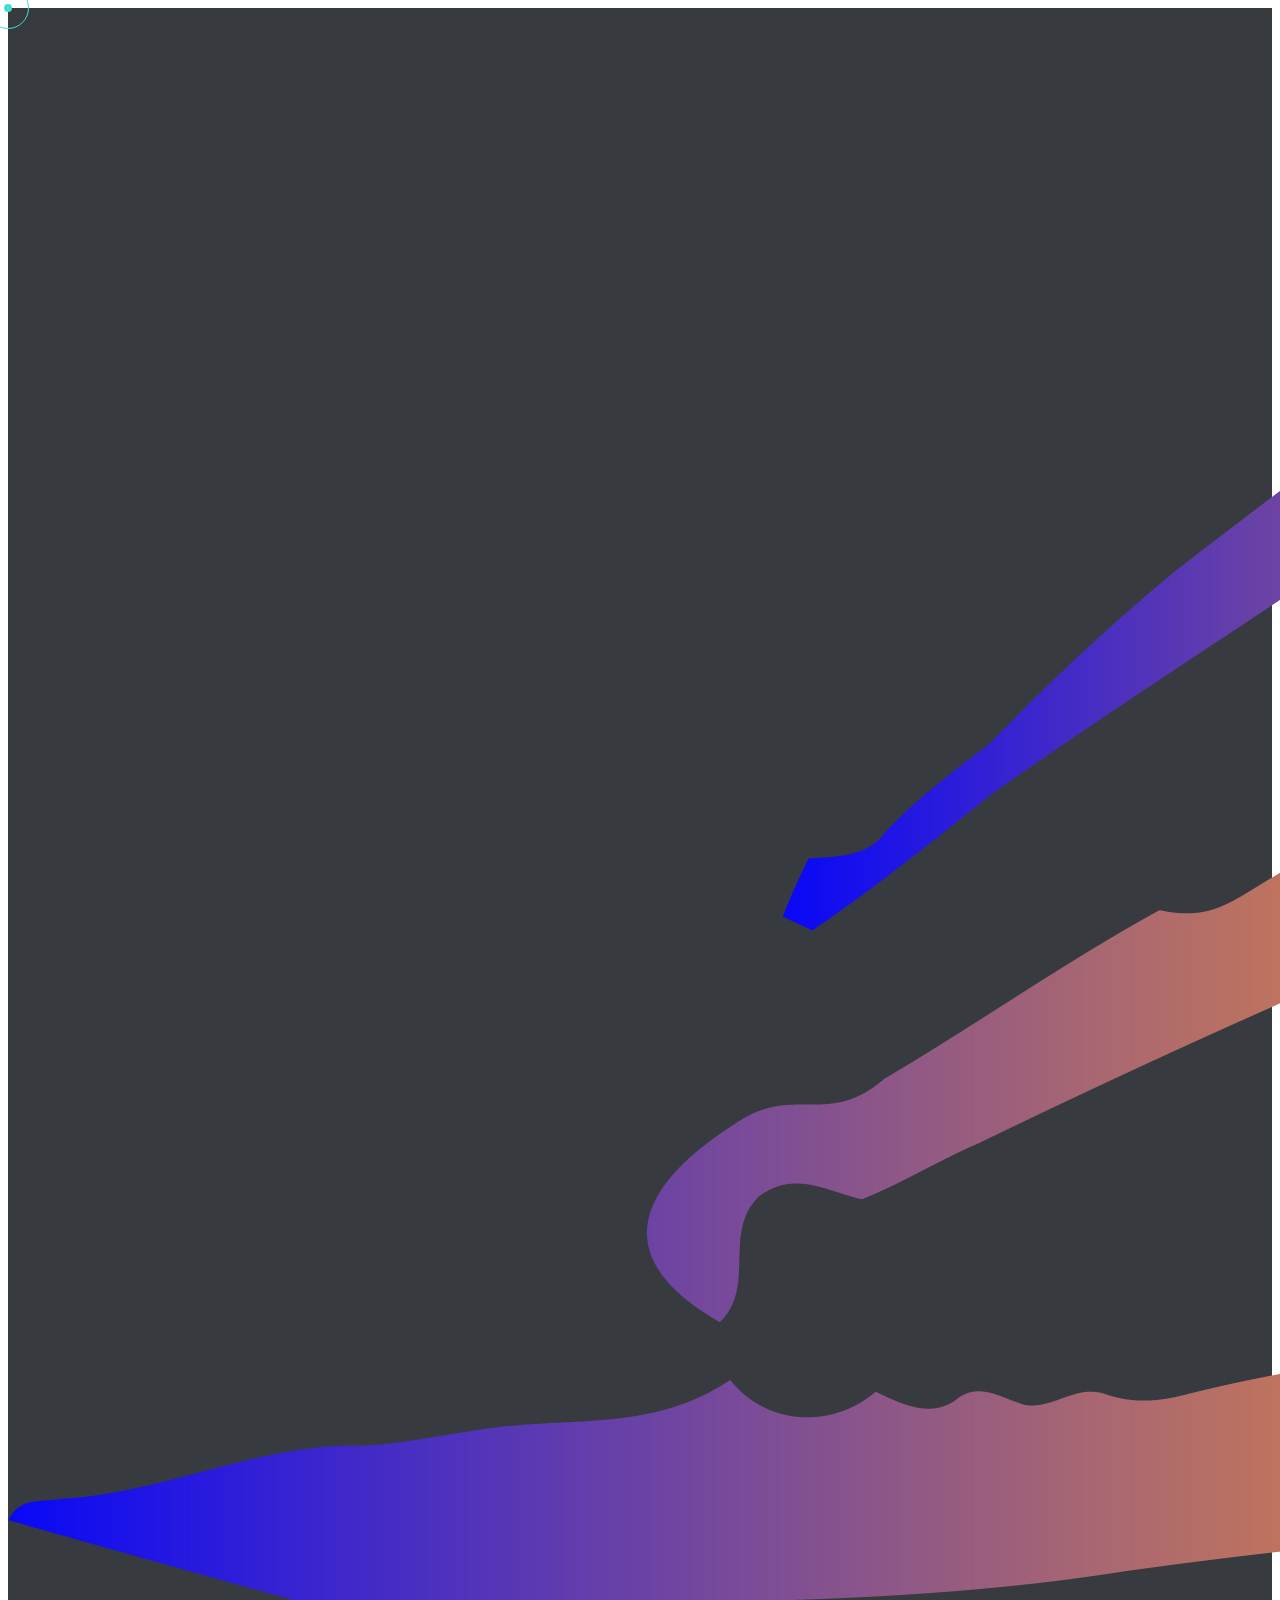
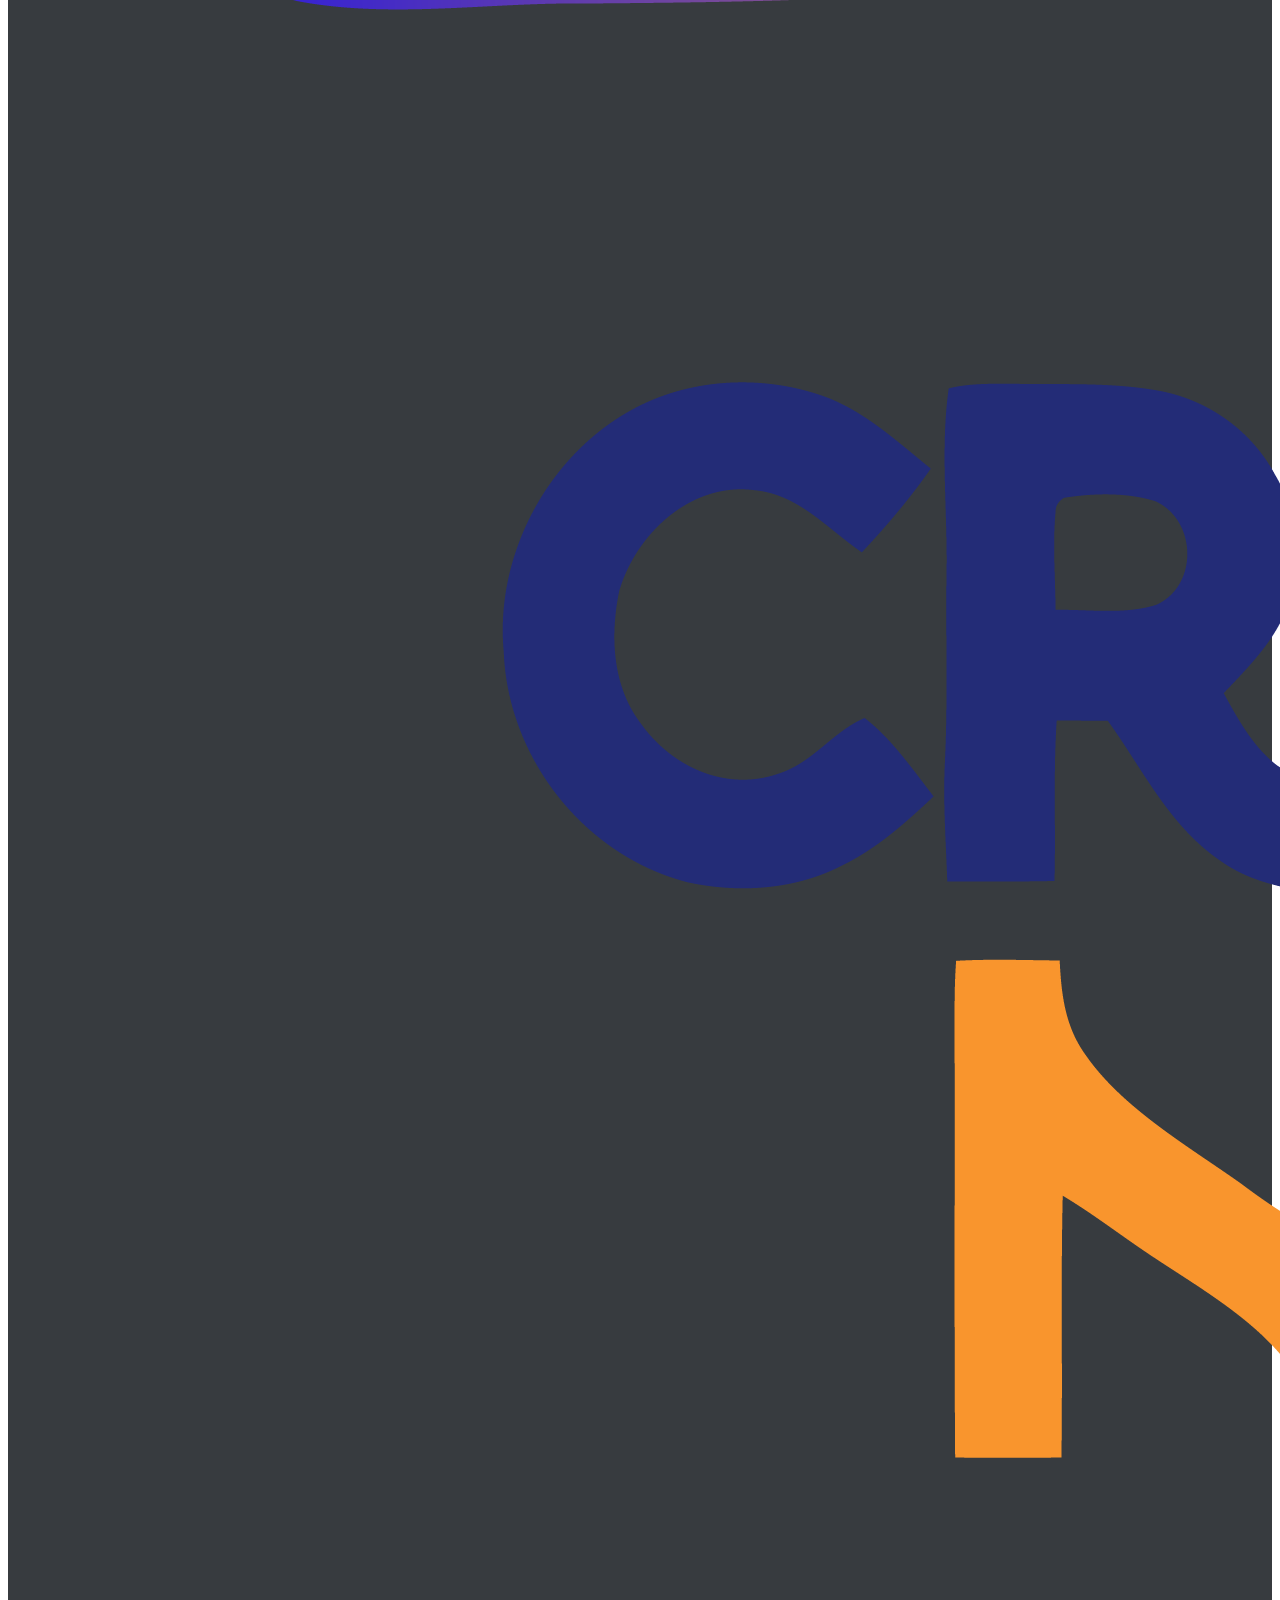
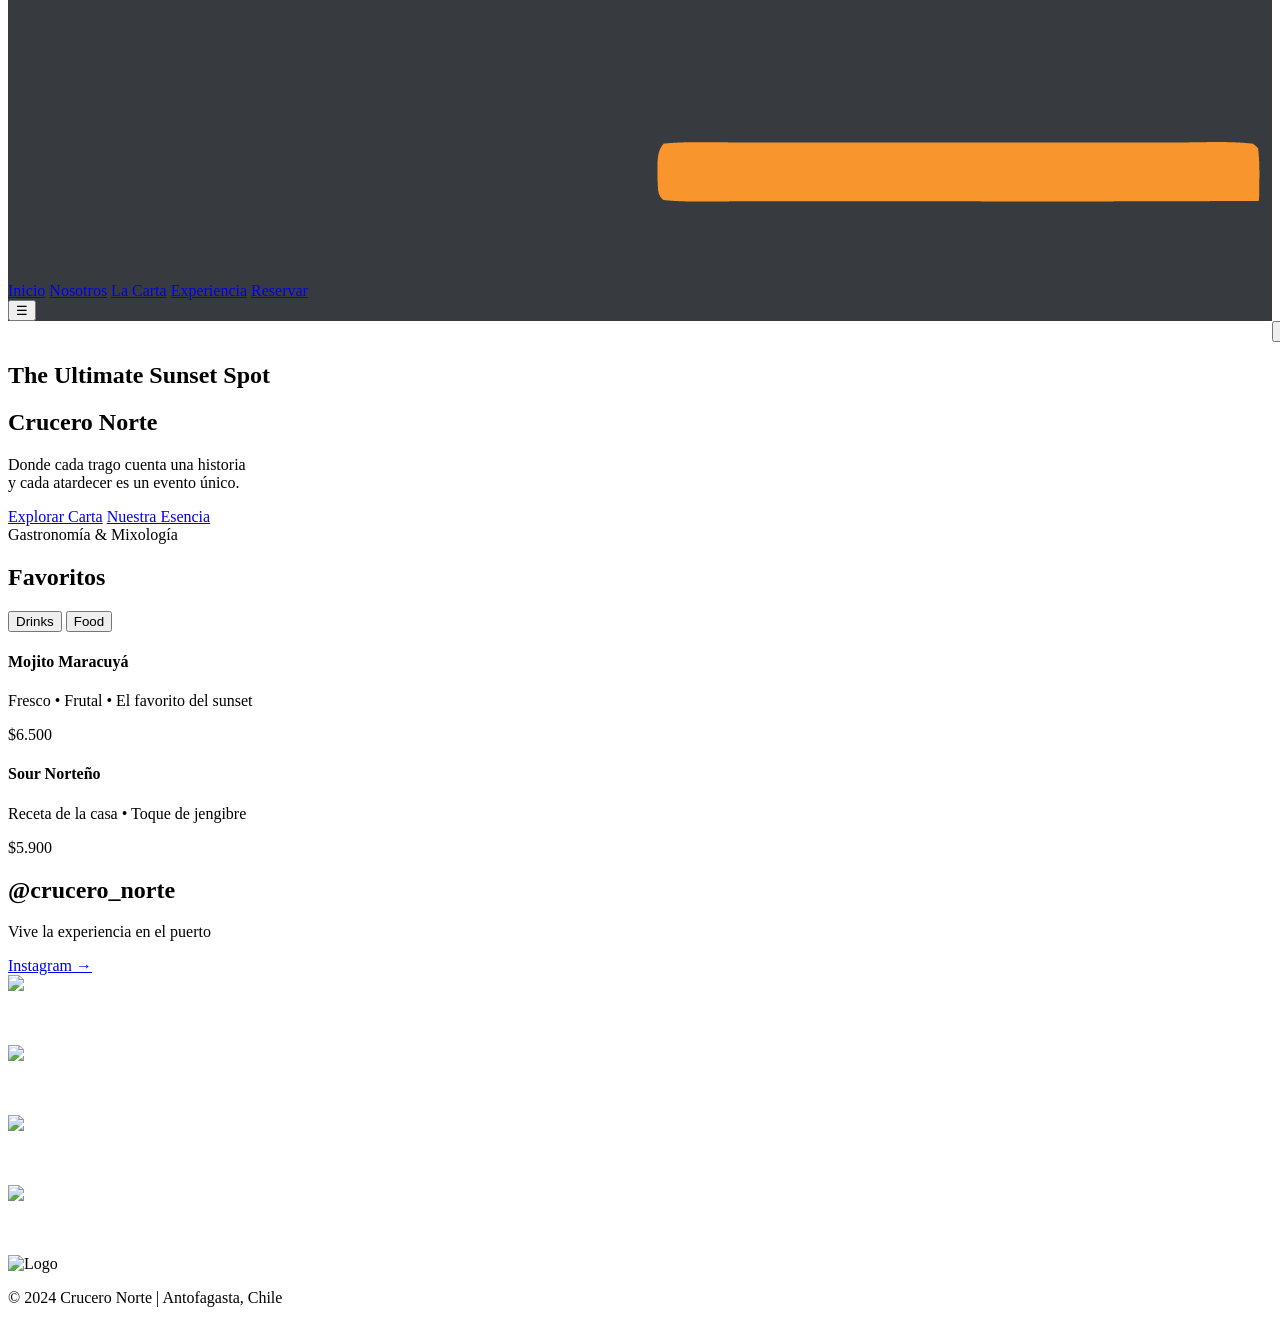
==== public/index.html @ 307e8dde "Node.js" ====
<!DOCTYPE html>
<html lang="es">
<head>
    <meta charset="UTF-8">
    <meta name="viewport" content="width=device-width, initial-scale=1.0">
    <title>Crucero Norte | Restobar Antofagasta</title>
    
    <script src="https://cdn.tailwindcss.com"></script>
    <link href="https://fonts.googleapis.com/css2?family=Montserrat:wght@300;400;700&family=Oswald:wght@400;700&display=swap" rel="stylesheet">
    <link href="https://unpkg.com/aos@2.3.1/dist/aos.css" rel="stylesheet">
    
    <script>
        tailwind.config = {
            theme: {
                extend: {
                    fontFamily: {
                        'sans': ['Montserrat', 'sans-serif'],
                        'serif': ['Oswald', 'sans-serif'],
                    },
                    colors: {
                        'turquesa': '#40E0D0',
                        'naranja': '#E9692C',
                        'marino': '#0A1A2F',
                        'oscuro': '#050A0F',
                    }
                }
            }
        }
    </script>

    <style>
        html { scroll-behavior: smooth; }
        .glass { background: rgba(5, 10, 15, 0.8); backdrop-filter: blur(15px); -webkit-backdrop-filter: blur(15px); }
        
        /* Cursor Premium */
        @media (min-width: 768px) {
            body { cursor: none; }
            a, button, .cursor-pointer { cursor: none; }
            .cursor-dot {
                width: 8px; height: 8px; background: #40E0D0;
                position: fixed; pointer-events: none; z-index: 9999;
                border-radius: 50%; transform: translate(-50%, -50%);
            }
            .cursor-outline {
                width: 40px; height: 40px; border: 1.5px solid #40E0D0;
                position: fixed; pointer-events: none; z-index: 9998;
                border-radius: 50%; transform: translate(-50%, -50%);
                transition: all 0.15s ease-out;
            }
            .cursor-active {
                transform: translate(-50%, -50%) scale(1.5);
                background: rgba(64, 224, 208, 0.1);
                border-color: rgba(64, 224, 208, 0.5);
            }
        }

        /* Animaciones */
        .text-fade { display: none; animation: fadeUpDown 4s infinite; }
        .text-fade.active { display: block; }
        @keyframes fadeUpDown {
            0% { opacity: 0; transform: translateY(10px); }
            10% { opacity: 1; transform: translateY(0); }
            90% { opacity: 1; transform: translateY(0); }
            100% { opacity: 0; transform: translateY(-10px); }
        }

        .hero-bg-animate { animation: softFloat 25s infinite ease-in-out; }
        @keyframes softFloat {
            0%, 100% { transform: scale(1); }
            50% { transform: scale(1.1); }
        }

        .menu-category { display: none; }
        .menu-category.active { display: grid; animation: fadeIn 0.6s ease-out; }
        @keyframes fadeIn { from { opacity: 0; transform: translateY(10px); } to { opacity: 1; transform: translateY(0); } }
        
        #mobile-menu { transition: transform 0.4s cubic-bezier(0.4, 0, 0.2, 1); transform: translateX(100%); }
        #mobile-menu.open { transform: translateX(0); }

        .insta-card:hover img { transform: scale(1.05); }
        .insta-overlay { background: rgba(10, 26, 47, 0.8); opacity: 0; transition: opacity 0.3s; }
        .insta-card:hover .insta-overlay { opacity: 1; }
    </style>
</head>
<body class="bg-oscuro text-white font-sans overflow-x-hidden">

    <div class="cursor-dot" id="cursor-dot"></div>
    <div class="cursor-outline" id="cursor-outline"></div>

    <nav class="fixed top-0 w-full z-50 glass border-b border-white/5">
        <div class="max-w-7xl mx-auto px-6 h-20 flex justify-between items-center">
            <div class="h-12">
                <a href="index.html"><img src="../img/logo-crucero-norte.jpg" alt="Logo" class="h-full w-auto object-contain"></a>
            </div>
            <div class="hidden md:flex items-center space-x-10 text-[10px] font-bold uppercase tracking-[0.3em]">
                <a href="#inicio" class="hover:text-turquesa transition-colors">Inicio</a>
                <a href="nosotros.html" class="hover:text-turquesa transition-colors">Nosotros</a>
                <a href="#menu" class="hover:text-turquesa transition-colors">La Carta</a>
                <a href="#experiencia" class="hover:text-turquesa transition-colors">Experiencia</a>
                <a href="https://wa.me/56967058463" target="_blank" class="bg-naranja px-7 py-3 rounded-full hover:scale-105 transition-all shadow-lg">Reservar</a>
            </div>
            <button onclick="toggleMenu()" class="md:hidden text-turquesa text-2xl">☰</button>
        </div>
    </nav>

    <div id="mobile-menu" class="fixed inset-0 z-[60] bg-marino flex flex-col items-center justify-center space-y-8 text-2xl font-serif uppercase tracking-widest text-center">
        <button onclick="toggleMenu()" class="absolute top-8 right-8 text-4xl p-4">×</button>
        <a href="#inicio" onclick="toggleMenu()">Inicio</a>
        <a href="nosotros.html" onclick="toggleMenu()">Nosotros</a>
        <a href="#menu" onclick="toggleMenu()">La Carta</a>
        <a href="#experiencia" onclick="toggleMenu()">Experiencia</a>
        <a href="https://wa.me/56967058463" class="text-naranja font-bold">Reservar</a>
    </div>

    <section id="inicio" class="relative h-screen flex items-center justify-center overflow-hidden">
        <div class="absolute inset-0">
            <div class="absolute inset-0 bg-[url('https://images.unsplash.com/photo-1574096079513-d8259312b785?q=80&w=2000')] bg-cover bg-center hero-bg-animate opacity-30"></div>
            <div class="absolute inset-0 bg-gradient-to-b from-marino/40 to-oscuro"></div>
        </div>
        
        <div class="relative z-10 text-center px-6 max-w-4xl">
            <div id="rotator" class="h-4 mb-4 overflow-hidden">
                <h2 class="text-fade active text-naranja font-bold tracking-[0.5em] uppercase text-[9px]">The Ultimate Sunset Spot</h2>
                <h2 class="text-fade text-turquesa font-bold tracking-[0.5em] uppercase text-[9px]">Coctelería de Autor</h2>
                <h2 class="text-fade text-white font-bold tracking-[0.5em] uppercase text-[9px]">Momentos Inolvidables</h2>
            </div>
            
            <h1 class="text-5xl md:text-8xl font-serif font-bold uppercase tracking-[0.2em] mb-8 leading-tight" data-aos="fade-up" data-aos-duration="2000">
                Crucero <span class="text-turquesa">Norte</span>
            </h1>
            
            <div class="w-10 h-[1px] bg-white/30 mx-auto mb-8"></div>
            
            <p class="text-white/50 text-xs md:text-sm tracking-[0.3em] uppercase leading-relaxed mb-12 max-w-lg mx-auto" data-aos="fade-up" data-aos-delay="500">
                Donde cada trago cuenta una historia <br class="hidden md:block"> y cada atardecer es un evento único.
            </p>
            
            <div class="flex flex-col md:flex-row gap-6 justify-center items-center" data-aos="fade-up" data-aos-delay="800">
                <a href="#menu" class="bg-white text-marino px-12 py-4 rounded-full font-bold hover:bg-turquesa transition-all uppercase tracking-widest text-[10px]">Explorar Carta</a>
                <a href="nosotros.html" class="text-white/40 hover:text-white transition-all uppercase tracking-widest text-[10px] border-b border-white/10 pb-1">Nuestra Esencia</a>
            </div>
        </div>
    </section>

    <section id="menu" class="py-32 max-w-6xl mx-auto px-6">
        <div class="text-center mb-20" data-aos="fade-up">
            <span class="text-turquesa font-bold tracking-[0.4em] uppercase text-[10px]">Gastronomía & Mixología</span>
            <h2 class="text-4xl md:text-6xl font-serif font-bold uppercase mt-4 tracking-widest">Favoritos</h2>
            <div class="flex justify-center space-x-8 mt-10 border-b border-white/5 pb-4">
                <button onclick="showCategory('drinks')" class="tab-btn active text-[10px] uppercase font-bold tracking-widest text-turquesa">Drinks</button>
                <button onclick="showCategory('food')" class="tab-btn text-white/40 text-[10px] uppercase font-bold tracking-widest">Food</button>
            </div>
        </div>

        <div id="drinks" class="menu-category active grid md:grid-cols-2 gap-x-16 gap-y-12">
            <div class="flex justify-between items-end border-b border-white/5 pb-4 group cursor-pointer">
                <div>
                    <h4 class="font-bold uppercase tracking-wider group-hover:text-turquesa transition-colors">Mojito Maracuyá</h4>
                    <p class="text-white/40 text-[9px] uppercase mt-1 tracking-widest">Fresco • Frutal • El favorito del sunset</p>
                </div>
                <span class="font-serif text-naranja font-bold text-lg">$6.500</span>
            </div>
            <div class="flex justify-between items-end border-b border-white/5 pb-4 group cursor-pointer">
                <div>
                    <h4 class="font-bold uppercase tracking-wider group-hover:text-turquesa transition-colors">Sour Norteño</h4>
                    <p class="text-white/40 text-[9px] uppercase mt-1 tracking-widest">Receta de la casa • Toque de jengibre</p>
                </div>
                <span class="font-serif text-naranja font-bold text-lg">$5.900</span>
            </div>
        </div>

        <div id="food" class="menu-category grid md:grid-cols-2 gap-x-16 gap-y-12">
            <div class="flex justify-between items-end border-b border-white/5 pb-4 group cursor-pointer">
                <div>
                    <h4 class="font-bold uppercase tracking-wider group-hover:text-naranja transition-colors">Tabla Crucero</h4>
                    <p class="text-white/40 text-[9px] uppercase mt-1 tracking-widest">Camarones • Calamares • Salsa especial</p>
                </div>
                <span class="font-serif text-turquesa font-bold text-lg">$18.900</span>
            </div>
        </div>
    </section>

    <section id="experiencia" class="py-32 bg-marino/10 border-y border-white/5">
        <div class="max-w-7xl mx-auto px-6">
            <div class="flex flex-col md:flex-row justify-between items-end mb-16 gap-6 text-center md:text-left">
                <div>
                    <h2 class="text-4xl font-serif font-bold uppercase tracking-widest">@crucero_norte</h2>
                    <p class="text-turquesa text-[10px] font-bold uppercase tracking-[0.4em] mt-3">Vive la experiencia en el puerto</p>
                </div>
                <a href="https://www.instagram.com/crucero_norte/" target="_blank" class="text-white/40 hover:text-white text-[10px] font-bold uppercase tracking-[0.2em] transition-all pb-1 border-b border-white/10">Instagram →</a>
            </div>
            
            <div class="grid grid-cols-2 md:grid-cols-4 gap-4">
                <div class="insta-card relative h-72 rounded-2xl overflow-hidden shadow-2xl" data-aos="fade-up">
                    <img src="https://images.unsplash.com/photo-1470337458703-46ad1756a187?q=80&w=800" class="w-full h-full object-cover transition-transform duration-700">
                    <div class="insta-overlay absolute inset-0 flex items-center justify-center text-center p-4">
                        <p class="text-[9px] font-bold tracking-[0.3em] uppercase">Night Vibes</p>
                    </div>
                </div>
                <div class="insta-card relative h-72 rounded-2xl overflow-hidden shadow-2xl md:translate-y-8" data-aos="fade-up" data-aos-delay="100">
                    <img src="https://images.unsplash.com/photo-1514362545857-3bc16c4c7d1b?q=80&w=800" class="w-full h-full object-cover transition-transform duration-700">
                    <div class="insta-overlay absolute inset-0 flex items-center justify-center text-center p-4">
                        <p class="text-[9px] font-bold tracking-[0.3em] uppercase">Sunset Vibes</p>
                    </div>
                </div>
                <div class="insta-card relative h-72 rounded-2xl overflow-hidden shadow-2xl" data-aos="fade-up" data-aos-delay="200">
                    <img src="https://images.unsplash.com/photo-1528605248644-14dd04022da1?q=80&w=800" class="w-full h-full object-cover transition-transform duration-700">
                    <div class="insta-overlay absolute inset-0 flex items-center justify-center text-center p-4">
                        <p class="text-[9px] font-bold tracking-[0.3em] uppercase">Coastal Mood</p>
                    </div>
                </div>
                <div class="insta-card relative h-72 rounded-2xl overflow-hidden shadow-2xl md:translate-y-8" data-aos="fade-up" data-aos-delay="300">
                    <img src="https://images.unsplash.com/photo-1461151304268-1c5a3b3ba0f1?q=80&w=800" class="w-full h-full object-cover transition-transform duration-700">
                    <div class="insta-overlay absolute inset-0 flex items-center justify-center text-center p-4">
                        <p class="text-[9px] font-bold tracking-[0.3em] uppercase">Evening Cheers</p>
                    </div>
                </div>
            </div>
        </div>
    </section>

    <footer class="py-16 text-center border-t border-white/5 bg-oscuro">
        <div class="flex flex-col items-center gap-6">
            <img src="img/logo-crucero-norte.jpg" alt="Logo" class="h-16 opacity-50 grayscale hover:grayscale-0 transition-all">
            <p class="text-[10px] uppercase tracking-[0.5em] text-white/20">© 2024 Crucero Norte | Antofagasta, Chile</p>
        </div>
    </footer>

    <script src="https://unpkg.com/aos@2.3.1/dist/aos.js"></script>
    <script>
        AOS.init({ 
            duration: 1200,
            once: true,
            easing: 'ease-out-quart'
        });

        const dot = document.getElementById("cursor-dot");
        const outline = document.getElementById("cursor-outline");
        window.addEventListener("mousemove", (e) => {
            const posX = e.clientX;
            const posY = e.clientY;
            dot.style.left = `${posX}px`;
            dot.style.top = `${posY}px`;
            outline.animate({ left: `${posX}px`, top: `${posY}px` }, { duration: 500, fill: "forwards" });
        });
    </script>
</body>
</html>
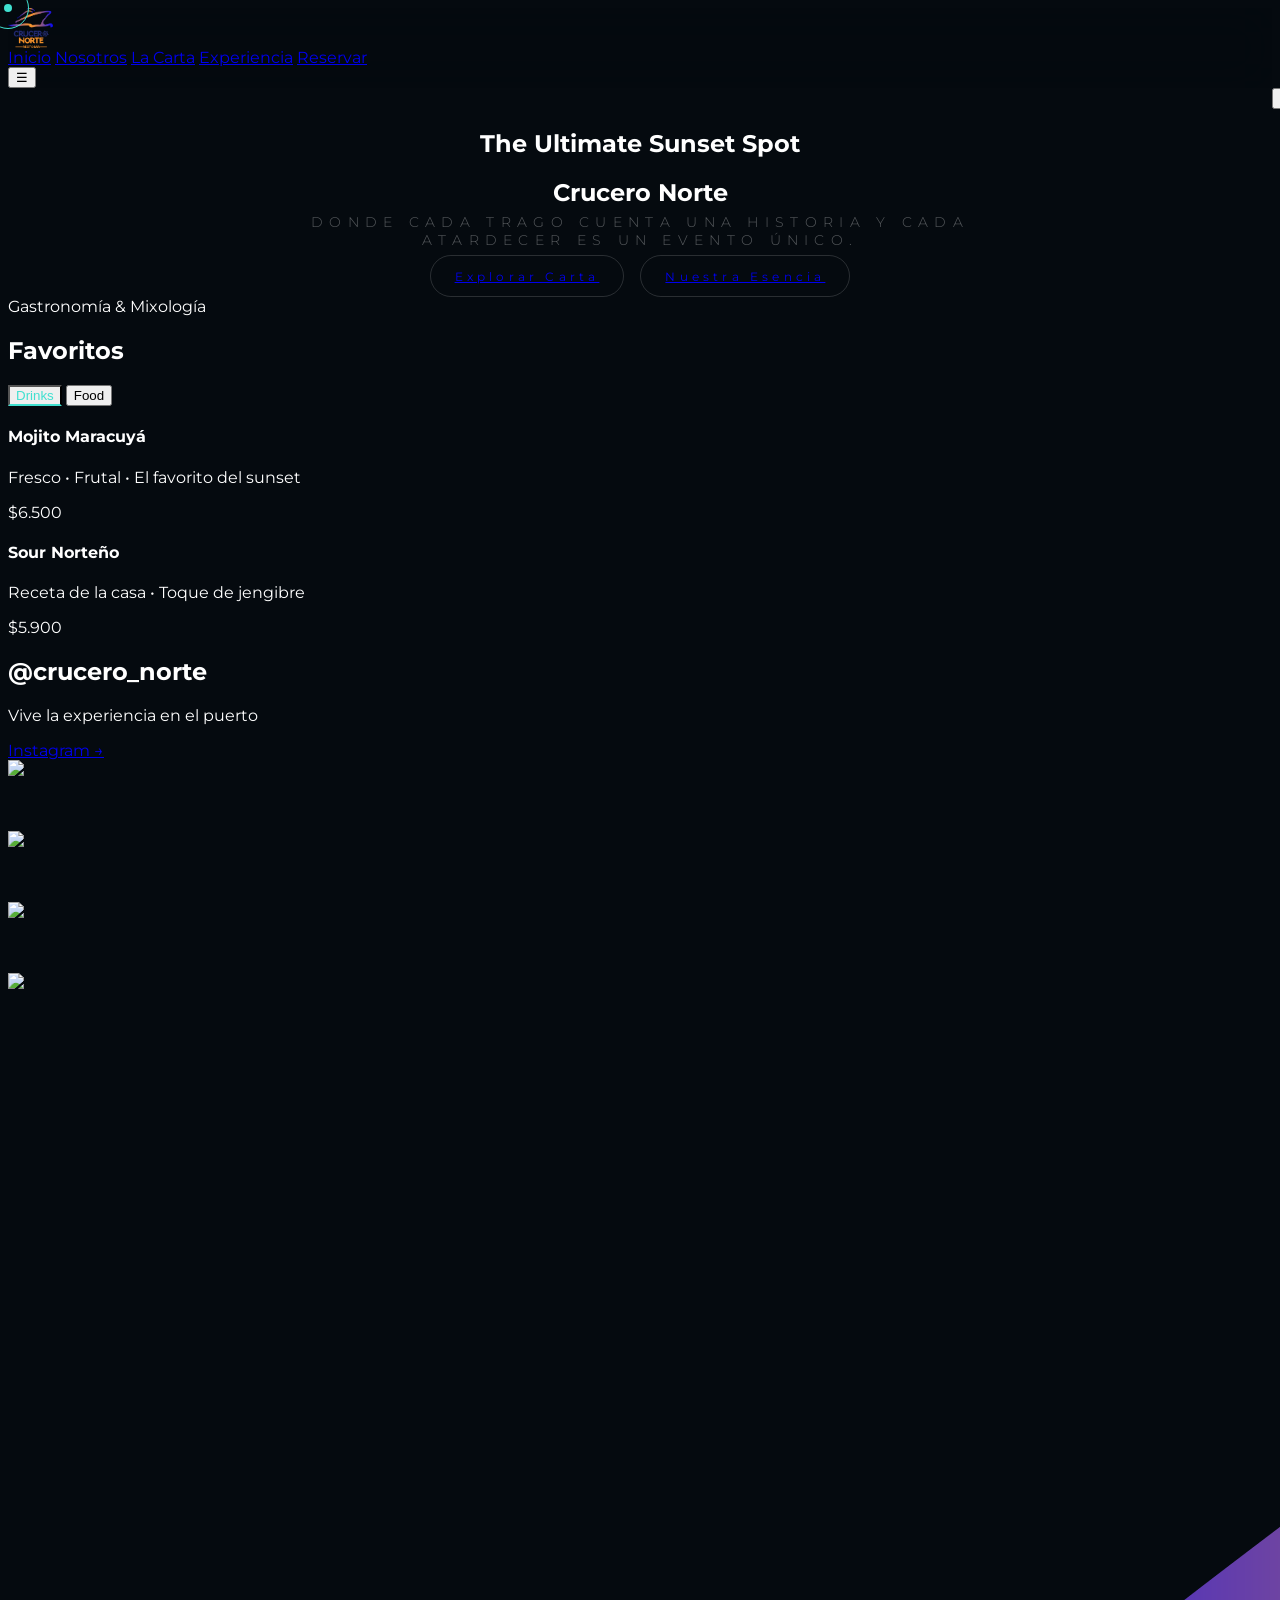
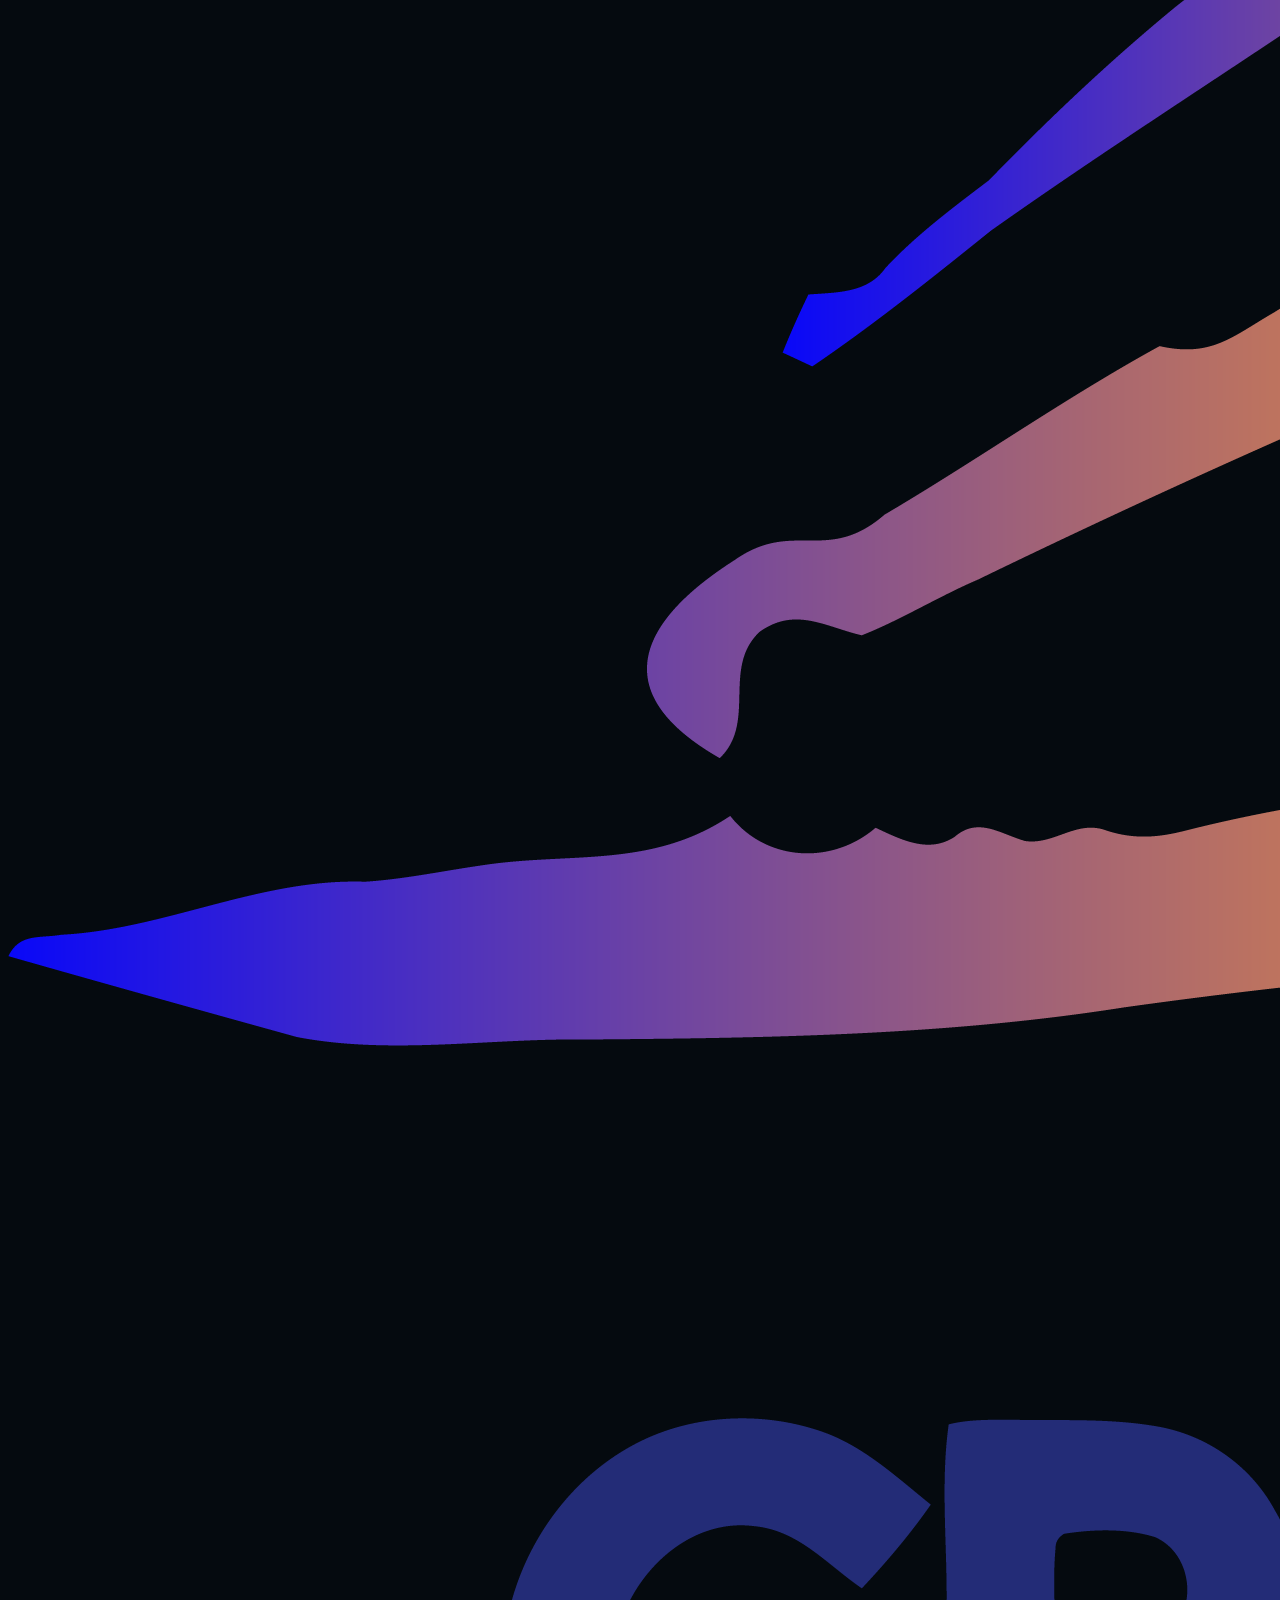
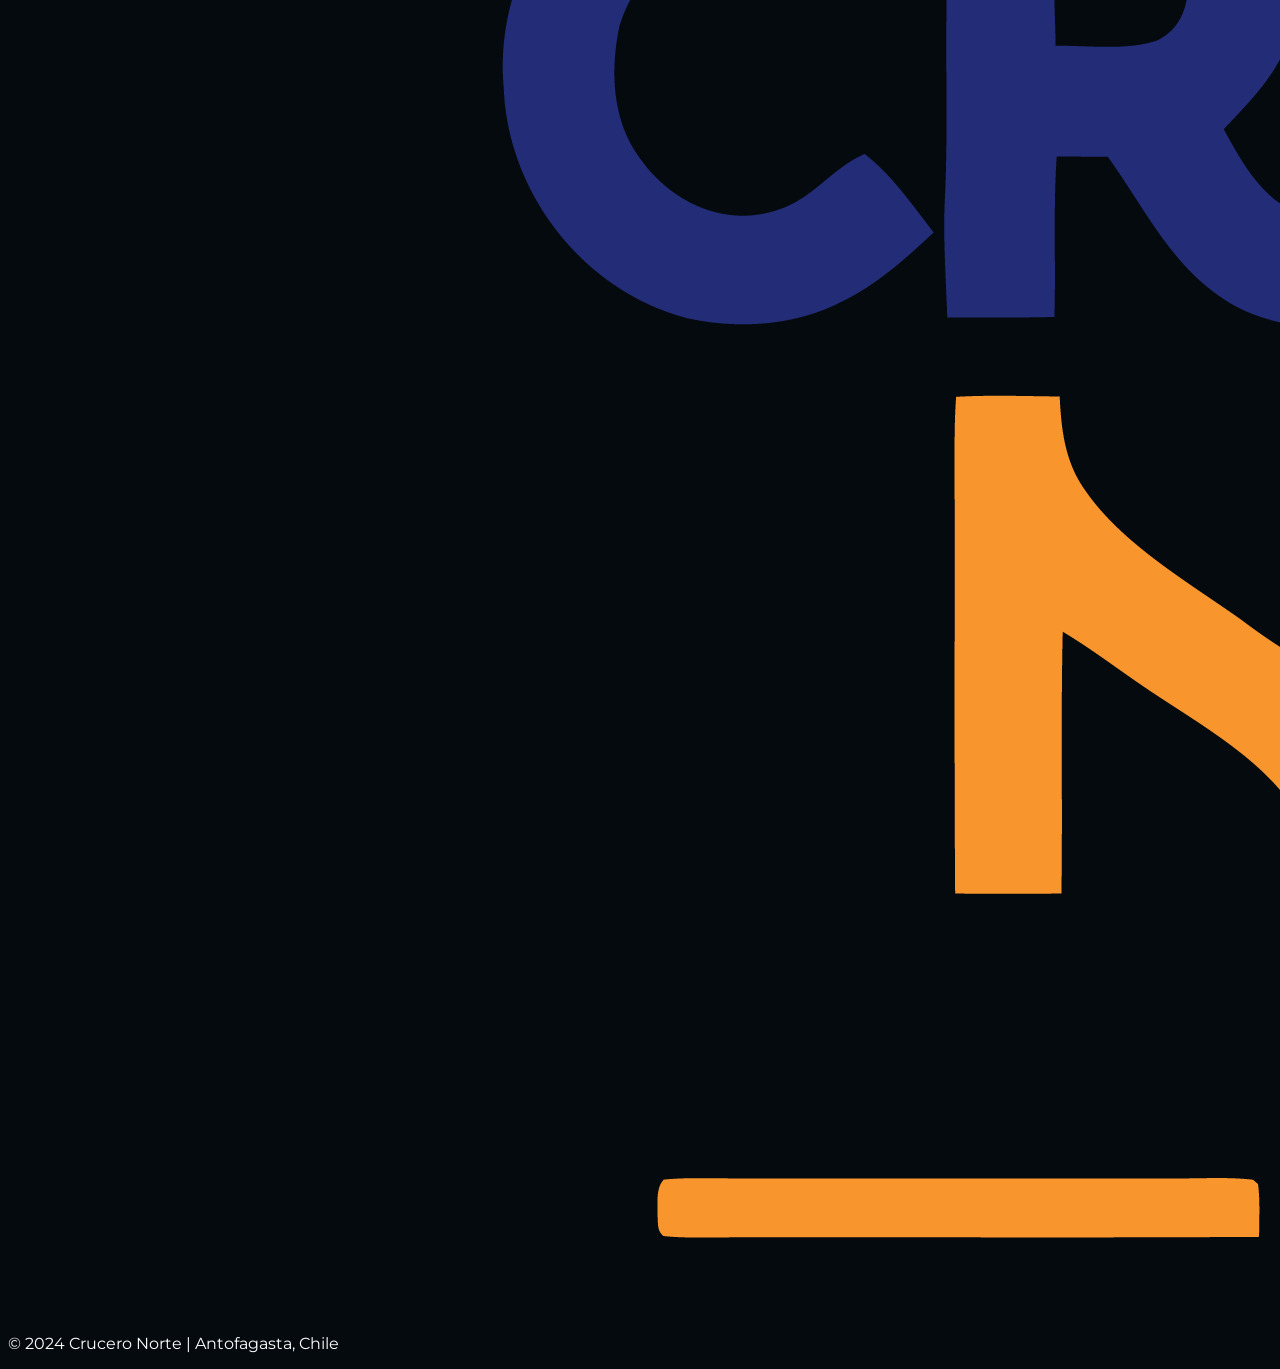
==== commit 1d06a158: "pruebas de diseño Co-authored-by: Copilot <copilot@github.com>" ====
--- a/public/index.html
+++ b/public/index.html
@@ -8,6 +8,7 @@
     <script src="https://cdn.tailwindcss.com"></script>
     <link href="https://fonts.googleapis.com/css2?family=Montserrat:wght@300;400;700&family=Oswald:wght@400;700&display=swap" rel="stylesheet">
     <link href="https://unpkg.com/aos@2.3.1/dist/aos.css" rel="stylesheet">
+    <link rel="stylesheet" href="styles.css">
     
     <script>
         tailwind.config = {
@@ -30,7 +31,13 @@
 
     <style>
         html { scroll-behavior: smooth; }
-        .glass { background: rgba(5, 10, 15, 0.8); backdrop-filter: blur(15px); -webkit-backdrop-filter: blur(15px); }
+        .glass { background: rgba(5, 10, 15, 0.55); backdrop-filter: blur(22px); -webkit-backdrop-filter: blur(22px); }
+        .brand-logo img { max-height: 40px; width: auto; display: block; }
+        .hero-center { position: relative; z-index: 10; display: flex; flex-direction: column; align-items: center; justify-content: center; height: 100%; text-align: center; padding: 0 1.5rem; }
+        .hero-actions { margin-top: 3rem; display: flex; flex-wrap: wrap; justify-content: center; gap: 1rem; }
+        .hero-actions a { font-size: 0.75rem; letter-spacing: 0.35em; padding: 0.8rem 1.5rem; border-radius: 9999px; border: 1px solid rgba(255,255,255,0.15); }
+        .hero-note { position: absolute; bottom: 3rem; left: 50%; transform: translateX(-50%); max-width: 42rem; width: calc(100% - 3rem); font-size: 0.875rem; letter-spacing: 0.45em; color: rgba(255,255,255,0.32); font-weight: 300; text-transform: uppercase; }
+        .hero-overlay { inset: 0; position: absolute; background: linear-gradient(180deg, rgba(10, 26, 47, 0.18) 0%, rgba(5, 10, 15, 0.65) 100%); }
         
         /* Cursor Premium */
         @media (min-width: 768px) {
@@ -88,16 +95,16 @@
     <div class="cursor-outline" id="cursor-outline"></div>
 
     <nav class="fixed top-0 w-full z-50 glass border-b border-white/5">
-        <div class="max-w-7xl mx-auto px-6 h-20 flex justify-between items-center">
-            <div class="h-12">
-                <a href="index.html"><img src="../img/logo-crucero-norte.jpg" alt="Logo" class="h-full w-auto object-contain"></a>
-            </div>
-            <div class="hidden md:flex items-center space-x-10 text-[10px] font-bold uppercase tracking-[0.3em]">
-                <a href="#inicio" class="hover:text-turquesa transition-colors">Inicio</a>
-                <a href="nosotros.html" class="hover:text-turquesa transition-colors">Nosotros</a>
-                <a href="#menu" class="hover:text-turquesa transition-colors">La Carta</a>
-                <a href="#experiencia" class="hover:text-turquesa transition-colors">Experiencia</a>
-                <a href="https://wa.me/56967058463" target="_blank" class="bg-naranja px-7 py-3 rounded-full hover:scale-105 transition-all shadow-lg">Reservar</a>
+        <div class="max-w-7xl mx-auto px-6 py-4 flex justify-between items-start">
+            <div class="brand-logo">
+                <a href="index.html"><img src="img/logo-crucero-norte.jpg" alt="Logo"></a>
+            </div>
+            <div class="hidden md:flex items-center space-x-10 text-[10px] font-medium uppercase tracking-[0.5em]">
+                <a href="#inicio" class="text-white/70 hover:text-white transition-colors">Inicio</a>
+                <a href="nosotros.html" class="text-white/70 hover:text-white transition-colors">Nosotros</a>
+                <a href="#menu" class="text-white/70 hover:text-white transition-colors">La Carta</a>
+                <a href="#experiencia" class="text-white/70 hover:text-white transition-colors">Experiencia</a>
+                <a href="https://wa.me/56967058463" target="_blank" class="text-white/70 hover:text-white transition-all">Reservar</a>
             </div>
             <button onclick="toggleMenu()" class="md:hidden text-turquesa text-2xl">☰</button>
         </div>
@@ -112,33 +119,32 @@
         <a href="https://wa.me/56967058463" class="text-naranja font-bold">Reservar</a>
     </div>
 
-    <section id="inicio" class="relative h-screen flex items-center justify-center overflow-hidden">
+    <section id="inicio" class="relative min-h-screen flex items-center justify-center overflow-hidden">
         <div class="absolute inset-0">
-            <div class="absolute inset-0 bg-[url('https://images.unsplash.com/photo-1574096079513-d8259312b785?q=80&w=2000')] bg-cover bg-center hero-bg-animate opacity-30"></div>
-            <div class="absolute inset-0 bg-gradient-to-b from-marino/40 to-oscuro"></div>
+            <div class="absolute inset-0 hero-bg-animate opacity-30" style="background-image: url('img/hero-bg.png'); background-attachment: fixed !important; background-size: cover !important; background-position: center !important; background-repeat: no-repeat !important;"></div>
+            <div class="absolute inset-0" style="background: linear-gradient(180deg, rgba(0,0,0,0.85) 0%, rgba(0,0,0,0.2) 40%, rgba(0,0,0,0.2) 60%, rgba(0,0,0,0.85) 100%);"></div>
         </div>
         
-        <div class="relative z-10 text-center px-6 max-w-4xl">
-            <div id="rotator" class="h-4 mb-4 overflow-hidden">
-                <h2 class="text-fade active text-naranja font-bold tracking-[0.5em] uppercase text-[9px]">The Ultimate Sunset Spot</h2>
-                <h2 class="text-fade text-turquesa font-bold tracking-[0.5em] uppercase text-[9px]">Coctelería de Autor</h2>
-                <h2 class="text-fade text-white font-bold tracking-[0.5em] uppercase text-[9px]">Momentos Inolvidables</h2>
-            </div>
-            
-            <h1 class="text-5xl md:text-8xl font-serif font-bold uppercase tracking-[0.2em] mb-8 leading-tight" data-aos="fade-up" data-aos-duration="2000">
-                Crucero <span class="text-turquesa">Norte</span>
-            </h1>
-            
-            <div class="w-10 h-[1px] bg-white/30 mx-auto mb-8"></div>
-            
-            <p class="text-white/50 text-xs md:text-sm tracking-[0.3em] uppercase leading-relaxed mb-12 max-w-lg mx-auto" data-aos="fade-up" data-aos-delay="500">
-                Donde cada trago cuenta una historia <br class="hidden md:block"> y cada atardecer es un evento único.
-            </p>
-            
-            <div class="flex flex-col md:flex-row gap-6 justify-center items-center" data-aos="fade-up" data-aos-delay="800">
-                <a href="#menu" class="bg-white text-marino px-12 py-4 rounded-full font-bold hover:bg-turquesa transition-all uppercase tracking-widest text-[10px]">Explorar Carta</a>
-                <a href="nosotros.html" class="text-white/40 hover:text-white transition-all uppercase tracking-widest text-[10px] border-b border-white/10 pb-1">Nuestra Esencia</a>
-            </div>
+        <div class="hero-center">
+            <div class="max-w-4xl flex flex-col items-center justify-center h-full text-center">
+                <div id="rotator" class="h-4 mb-4 overflow-hidden">
+                    <h2 class="text-fade active text-white/40 tracking-[0.5em] uppercase text-[9px]">The Ultimate Sunset Spot</h2>
+                    <h2 class="text-fade text-white/40 tracking-[0.5em] uppercase text-[9px]">Coctelería de Autor</h2>
+                    <h2 class="text-fade text-white/40 tracking-[0.5em] uppercase text-[9px]">Momentos Inolvidables</h2>
+                </div>
+
+                <h1 class="text-5xl md:text-8xl font-sans font-bold uppercase tracking-[0.5em] mb-8 leading-tight text-white/20" data-aos="fade-up" data-aos-duration="2000">
+                    Crucero Norte
+                </h1>
+
+                <div class="w-10 h-[1px] bg-white/30 mx-auto mb-8"></div>
+
+                <div class="hero-actions mt-12 flex flex-col md:flex-row items-center justify-center gap-4">
+                    <a href="#menu" class="text-white/50 border border-white/20 bg-transparent hover:text-white hover:border-white/40">Explorar Carta</a>
+                    <a href="nosotros.html" class="text-white/50 border border-white/20 bg-transparent hover:text-white hover:border-white/40">Nuestra Esencia</a>
+                </div>
+            </div>
+            <div class="hero-note">Donde cada trago cuenta una historia y cada atardecer es un evento único.</div>
         </div>
     </section>
 
--- a/public/styles.css
+++ b/public/styles.css
@@ -0,0 +1,116 @@
+/* 1. CONFIGURACIÓN GLOBAL */
+html {
+    scroll-behavior: smooth;
+}
+
+body {
+    background-color: #050A0F; /* bg-oscuro */
+    color: white;
+    font-family: 'Montserrat', sans-serif;
+    overflow-x: hidden;
+}
+
+/* 2. CURSOR PERSONALIZADO (Solo para Desktop) */
+@media (min-width: 768px) {
+    body { cursor: none; }
+    a, button { cursor: none; }
+
+    .cursor-dot {
+        width: 8px;
+        height: 8px;
+        background: #40E0D0; /* turquesa */
+        position: fixed;
+        pointer-events: none;
+        z-index: 9999;
+        border-radius: 50%;
+        transform: translate(-50%, -50%);
+    }
+
+    .cursor-outline {
+        width: 40px;
+        height: 40px;
+        border: 1.5px solid #40E0D0;
+        position: fixed;
+        pointer-events: none;
+        z-index: 9998;
+        border-radius: 50%;
+        transform: translate(-50%, -50%);
+        transition: all 0.15s ease-out;
+    }
+
+    .cursor-active {
+        transform: translate(-50%, -50%) scale(1.5);
+        background: rgba(64, 224, 208, 0.2);
+        border-color: transparent;
+    }
+}
+
+/* Ocultar en móviles */
+@media (max-width: 767px) {
+    .cursor-dot, .cursor-outline { display: none; }
+}
+
+/* 3. COMPONENTES Y EFECTOS */
+.glass {
+    background: rgba(5, 10, 15, 0.8);
+    backdrop-filter: blur(15px);
+    -webkit-backdrop-filter: blur(15px);
+}
+
+/* Animación del texto rotativo en el Hero */
+.text-fade {
+    display: none;
+    animation: fadeUpDown 4s infinite;
+}
+
+.text-fade.active {
+    display: block;
+}
+
+@keyframes fadeUpDown {
+    0% { opacity: 0; transform: translateY(15px); }
+    10% { opacity: 1; transform: translateY(0); }
+    90% { opacity: 1; transform: translateY(0); }
+    100% { opacity: 0; transform: translateY(-15px); }
+}
+
+/* 4. LÓGICA DE LA CARTA (Tabs) */
+.tab-btn.active {
+    color: #40E0D0;
+    border-bottom: 2px solid #40E0D0;
+}
+
+.menu-category {
+    display: none;
+}
+
+.menu-category.active {
+    display: grid;
+    animation: slideUp 0.6s ease-out;
+}
+
+@keyframes slideUp { 
+    from { opacity: 0; transform: translateY(20px); } 
+    to { opacity: 1; transform: translateY(0); } 
+}
+
+/* 5. ANIMACIONES DE FONDO */
+@keyframes softFloat {
+    0% { transform: scale(1); }
+    50% { transform: scale(1.08); }
+    100% { transform: scale(1); }
+}
+
+.hero-bg-animate {
+    animation: softFloat 25s infinite ease-in-out;
+}
+
+/* 6. MENÚ MÓVIL */
+#mobile-menu {
+    transition: transform 0.4s cubic-bezier(0.4, 0, 0.2, 1);
+    transform: translateX(100%);
+}
+
+#mobile-menu.open {
+    transform: translateX(0);
+}
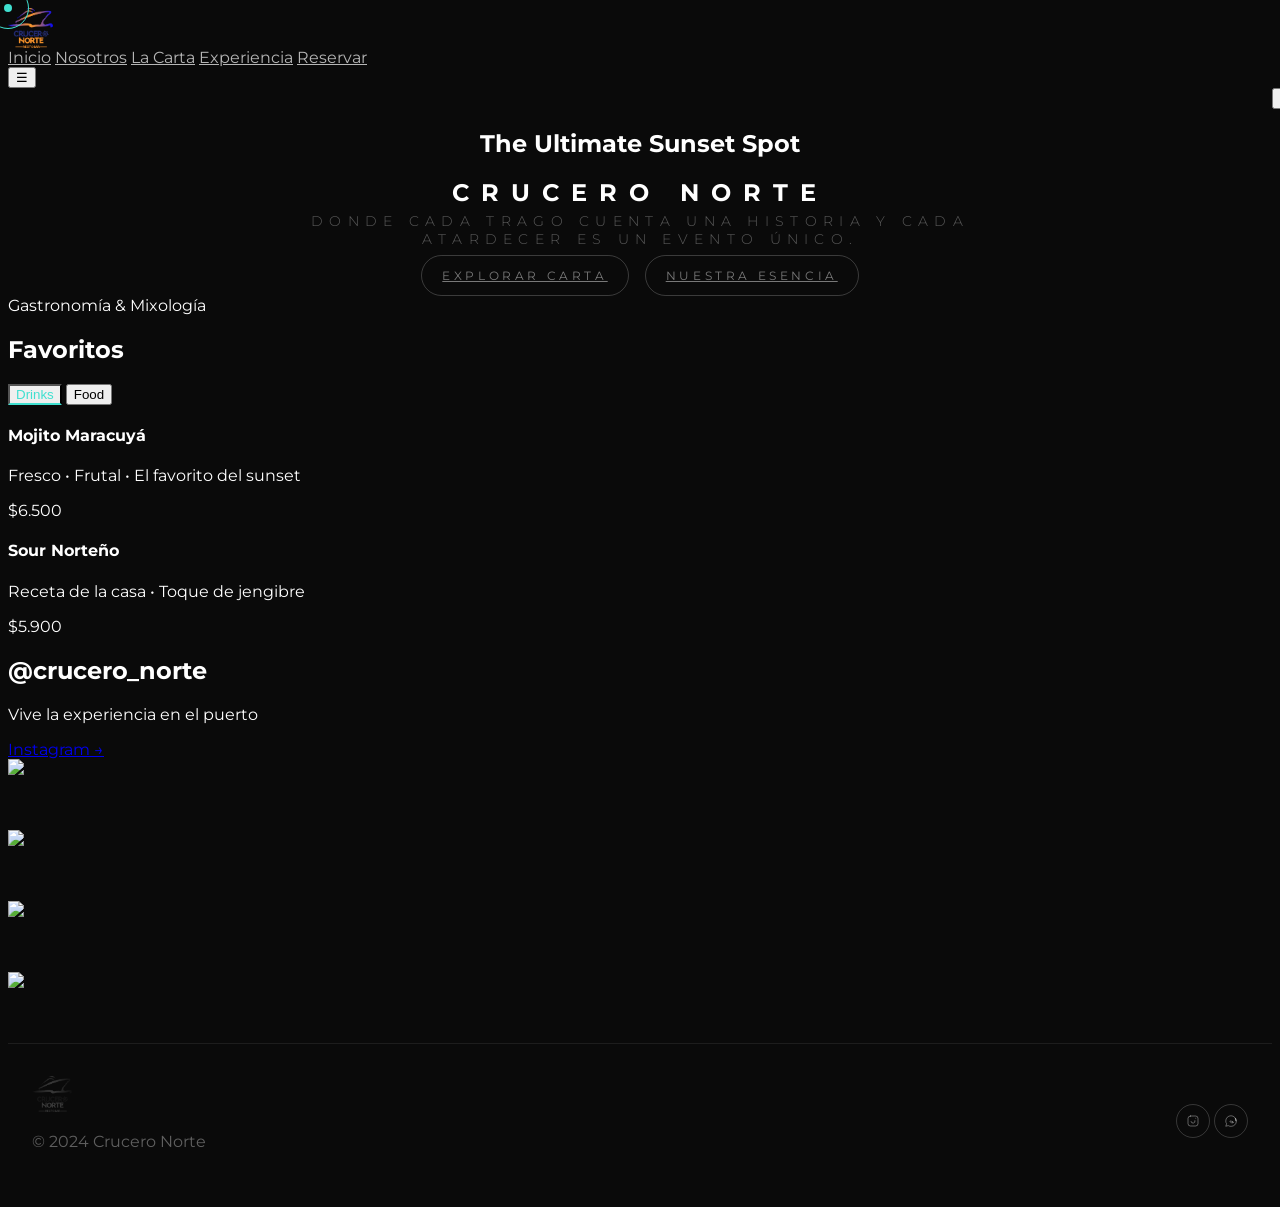
==== commit debc7baf: "nuevo diseño Co-authored-by: Copilot <copilot@github.com>" ====
--- a/public/index.html
+++ b/public/index.html
@@ -6,7 +6,7 @@
     <title>Crucero Norte | Restobar Antofagasta</title>
     
     <script src="https://cdn.tailwindcss.com"></script>
-    <link href="https://fonts.googleapis.com/css2?family=Montserrat:wght@300;400;700&family=Oswald:wght@400;700&display=swap" rel="stylesheet">
+    <link href="https://fonts.googleapis.com/css2?family=Montserrat:wght@300;400;700&family=Playfair+Display:wght@400;500;600;700&display=swap" rel="stylesheet">
     <link href="https://unpkg.com/aos@2.3.1/dist/aos.css" rel="stylesheet">
     <link rel="stylesheet" href="styles.css">
     
@@ -16,7 +16,7 @@
                 extend: {
                     fontFamily: {
                         'sans': ['Montserrat', 'sans-serif'],
-                        'serif': ['Oswald', 'sans-serif'],
+                        'serif': ['Playfair Display', 'serif'],
                     },
                     colors: {
                         'turquesa': '#40E0D0',
@@ -31,39 +31,123 @@
 
     <style>
         html { scroll-behavior: smooth; }
-        .glass { background: rgba(5, 10, 15, 0.55); backdrop-filter: blur(22px); -webkit-backdrop-filter: blur(22px); }
-        .brand-logo img { max-height: 40px; width: auto; display: block; }
-        .hero-center { position: relative; z-index: 10; display: flex; flex-direction: column; align-items: center; justify-content: center; height: 100%; text-align: center; padding: 0 1.5rem; }
-        .hero-actions { margin-top: 3rem; display: flex; flex-wrap: wrap; justify-content: center; gap: 1rem; }
-        .hero-actions a { font-size: 0.75rem; letter-spacing: 0.35em; padding: 0.8rem 1.5rem; border-radius: 9999px; border: 1px solid rgba(255,255,255,0.15); }
-        .hero-note { position: absolute; bottom: 3rem; left: 50%; transform: translateX(-50%); max-width: 42rem; width: calc(100% - 3rem); font-size: 0.875rem; letter-spacing: 0.45em; color: rgba(255,255,255,0.32); font-weight: 300; text-transform: uppercase; }
-        .hero-overlay { inset: 0; position: absolute; background: linear-gradient(180deg, rgba(10, 26, 47, 0.18) 0%, rgba(5, 10, 15, 0.65) 100%); }
-        
-        /* Cursor Premium */
-        @media (min-width: 768px) {
-            body { cursor: none; }
-            a, button, .cursor-pointer { cursor: none; }
-            .cursor-dot {
-                width: 8px; height: 8px; background: #40E0D0;
-                position: fixed; pointer-events: none; z-index: 9999;
-                border-radius: 50%; transform: translate(-50%, -50%);
-            }
-            .cursor-outline {
-                width: 40px; height: 40px; border: 1.5px solid #40E0D0;
-                position: fixed; pointer-events: none; z-index: 9998;
-                border-radius: 50%; transform: translate(-50%, -50%);
-                transition: all 0.15s ease-out;
-            }
-            .cursor-active {
-                transform: translate(-50%, -50%) scale(1.5);
-                background: rgba(64, 224, 208, 0.1);
-                border-color: rgba(64, 224, 208, 0.5);
-            }
-        }
-
-        /* Animaciones */
-        .text-fade { display: none; animation: fadeUpDown 4s infinite; }
-        .text-fade.active { display: block; }
+
+        body {
+            background-color: #0a0a0a;
+            color: white;
+            font-family: 'Montserrat', sans-serif;
+            overflow-x: hidden;
+        }
+
+        .page-nav {
+            background: transparent;
+            border-bottom: none;
+            transition: background 0.4s ease, backdrop-filter 0.4s ease, border-color 0.4s ease;
+        }
+
+        .page-nav.scrolled {
+            background: rgba(0, 0, 0, 0.78);
+            backdrop-filter: blur(20px);
+            border-bottom: 1px solid rgba(255, 255, 255, 0.08);
+        }
+
+        .page-nav .brand-logo img {
+            max-height: 40px;
+            width: auto;
+            display: block;
+        }
+
+        .page-nav .nav-link {
+            color: rgba(255, 255, 255, 0.7);
+            transition: color 0.3s ease;
+        }
+
+        .page-nav .nav-link:hover {
+            color: white;
+        }
+
+        .hero-center {
+            position: relative;
+            z-index: 10;
+            display: flex;
+            flex-direction: column;
+            align-items: center;
+            justify-content: center;
+            height: 100%;
+            text-align: center;
+            padding: 0 1.5rem;
+            animation: fadeInUp 1.2s ease-out both;
+        }
+
+        .hero-title {
+            letter-spacing: 0.5em;
+            text-transform: uppercase;
+            opacity: 0.15;
+            color: rgba(255, 255, 255, 1);
+            backdrop-filter: blur(12px);
+            text-shadow: none;
+        }
+
+        .hero-actions {
+            margin-top: 3rem;
+            display: flex;
+            flex-wrap: wrap;
+            justify-content: center;
+            gap: 1rem;
+        }
+
+        .hero-actions a {
+            color: rgba(255, 255, 255, 0.45);
+            border: 0.5px solid rgba(255, 255, 255, 0.2);
+            background: transparent;
+            padding: 0.75rem 1.25rem;
+            border-radius: 9999px;
+            transition: all 0.7s ease;
+            letter-spacing: 0.3em;
+            text-transform: uppercase;
+            font-size: 0.75rem;
+        }
+
+        .hero-actions a:hover {
+            color: white;
+            background: rgba(255, 255, 255, 0.08);
+            border-color: rgba(255, 255, 255, 0.35);
+        }
+
+        .hero-note {
+            position: absolute;
+            bottom: 3rem;
+            left: 50%;
+            transform: translateX(-50%);
+            max-width: 42rem;
+            width: calc(100% - 3rem);
+            font-size: 0.875rem;
+            letter-spacing: 0.45em;
+            color: rgba(255, 255, 255, 0.32);
+            font-weight: 300;
+            text-transform: uppercase;
+        }
+
+        .hero-overlay {
+            inset: 0;
+            position: absolute;
+            background: linear-gradient(180deg, rgba(0, 0, 0, 0.92) 0%, rgba(0, 0, 0, 0.25) 36%, rgba(0, 0, 0, 0.25) 64%, rgba(0, 0, 0, 0.92) 100%);
+        }
+
+        @keyframes fadeInUp {
+            0% { opacity: 0; transform: translateY(24px); }
+            100% { opacity: 1; transform: translateY(0); }
+        }
+
+        .text-fade {
+            display: none;
+            animation: fadeUpDown 4s infinite;
+        }
+
+        .text-fade.active {
+            display: block;
+        }
+
         @keyframes fadeUpDown {
             0% { opacity: 0; transform: translateY(10px); }
             10% { opacity: 1; transform: translateY(0); }
@@ -71,42 +155,113 @@
             100% { opacity: 0; transform: translateY(-10px); }
         }
 
-        .hero-bg-animate { animation: softFloat 25s infinite ease-in-out; }
+        .hero-bg-animate {
+            animation: softFloat 25s infinite ease-in-out;
+        }
+
         @keyframes softFloat {
             0%, 100% { transform: scale(1); }
             50% { transform: scale(1.1); }
         }
 
-        .menu-category { display: none; }
-        .menu-category.active { display: grid; animation: fadeIn 0.6s ease-out; }
-        @keyframes fadeIn { from { opacity: 0; transform: translateY(10px); } to { opacity: 1; transform: translateY(0); } }
-        
-        #mobile-menu { transition: transform 0.4s cubic-bezier(0.4, 0, 0.2, 1); transform: translateX(100%); }
-        #mobile-menu.open { transform: translateX(0); }
-
-        .insta-card:hover img { transform: scale(1.05); }
-        .insta-overlay { background: rgba(10, 26, 47, 0.8); opacity: 0; transition: opacity 0.3s; }
-        .insta-card:hover .insta-overlay { opacity: 1; }
+        .menu-category {
+            display: none;
+        }
+
+        .menu-category.active {
+            display: grid;
+            animation: fadeIn 0.6s ease-out;
+        }
+
+        @keyframes fadeIn {
+            from { opacity: 0; transform: translateY(10px); }
+            to { opacity: 1; transform: translateY(0); }
+        }
+
+        #mobile-menu {
+            transition: transform 0.4s cubic-bezier(0.4, 0, 0.2, 1);
+            transform: translateX(100%);
+        }
+
+        #mobile-menu.open {
+            transform: translateX(0);
+        }
+
+        .insta-card:hover img {
+            transform: scale(1.05);
+        }
+
+        .insta-overlay {
+            background: rgba(10, 26, 47, 0.8);
+            opacity: 0;
+            transition: opacity 0.3s;
+        }
+
+        .insta-card:hover .insta-overlay {
+            opacity: 1;
+        }
+
+        .footer-minimal {
+            border-top: 1px solid rgba(255, 255, 255, 0.08);
+            background: transparent;
+            padding: 2rem 1.5rem;
+        }
+
+        .footer-minimal .footer-inner {
+            display: flex;
+            align-items: center;
+            justify-content: space-between;
+            gap: 1rem;
+            flex-wrap: wrap;
+        }
+
+        .footer-minimal .footer-copy,
+        .footer-minimal .social-links a {
+            color: rgba(255, 255, 255, 0.35);
+        }
+
+        .footer-minimal .social-links a {
+            display: inline-flex;
+            align-items: center;
+            justify-content: center;
+            width: 2rem;
+            height: 2rem;
+            border: 0.5px solid rgba(255, 255, 255, 0.18);
+            border-radius: 9999px;
+            transition: color 0.3s ease, border-color 0.3s ease, background 0.3s ease;
+        }
+
+        .footer-minimal .social-links a:hover {
+            color: white;
+            border-color: rgba(255, 255, 255, 0.38);
+            background: rgba(255, 255, 255, 0.05);
+        }
+
+        .footer-minimal img {
+            max-height: 36px;
+            opacity: 0.3;
+            filter: grayscale(100%);
+        }
     </style>
 </head>
-<body class="bg-oscuro text-white font-sans overflow-x-hidden">
+<body class="text-white font-sans overflow-x-hidden">
 
     <div class="cursor-dot" id="cursor-dot"></div>
     <div class="cursor-outline" id="cursor-outline"></div>
 
-    <nav class="fixed top-0 w-full z-50 glass border-b border-white/5">
+    <nav class="page-nav fixed top-0 w-full z-50">
         <div class="max-w-7xl mx-auto px-6 py-4 flex justify-between items-start">
             <div class="brand-logo">
                 <a href="index.html"><img src="img/logo-crucero-norte.jpg" alt="Logo"></a>
             </div>
-            <div class="hidden md:flex items-center space-x-10 text-[10px] font-medium uppercase tracking-[0.5em]">
-                <a href="#inicio" class="text-white/70 hover:text-white transition-colors">Inicio</a>
-                <a href="nosotros.html" class="text-white/70 hover:text-white transition-colors">Nosotros</a>
-                <a href="#menu" class="text-white/70 hover:text-white transition-colors">La Carta</a>
-                <a href="#experiencia" class="text-white/70 hover:text-white transition-colors">Experiencia</a>
-                <a href="https://wa.me/56967058463" target="_blank" class="text-white/70 hover:text-white transition-all">Reservar</a>
-            </div>
-            <button onclick="toggleMenu()" class="md:hidden text-turquesa text-2xl">☰</button>
+            <div class="hidden md:flex items-center space-x-10 text-[10px] font-medium uppercase tracking-[0.3em]">
+                <a href="#inicio" class="nav-link">Inicio</a>
+                <a href="nosotros.html" class="nav-link">Nosotros</a>
+                <a href="#menu" class="nav-link">La Carta</a>
+                <a href="#experiencia" class="nav-link">Experiencia</a>
+                <a href="https://wa.me/56967058463" target="_blank" class="nav-link">Reservar</a>
+            </div>
+            <button onclick="toggleMenu()" class="md:hidden text-white/60 text-2xl">☰</button>
         </div>
     </nav>
 
@@ -133,15 +288,15 @@
                     <h2 class="text-fade text-white/40 tracking-[0.5em] uppercase text-[9px]">Momentos Inolvidables</h2>
                 </div>
 
-                <h1 class="text-5xl md:text-8xl font-sans font-bold uppercase tracking-[0.5em] mb-8 leading-tight text-white/20" data-aos="fade-up" data-aos-duration="2000">
+                <h1 class="hero-title text-5xl md:text-8xl font-serif font-bold mb-8 leading-tight text-white/15" data-aos="fade-up" data-aos-duration="2000">
                     Crucero Norte
                 </h1>
 
                 <div class="w-10 h-[1px] bg-white/30 mx-auto mb-8"></div>
 
                 <div class="hero-actions mt-12 flex flex-col md:flex-row items-center justify-center gap-4">
-                    <a href="#menu" class="text-white/50 border border-white/20 bg-transparent hover:text-white hover:border-white/40">Explorar Carta</a>
-                    <a href="nosotros.html" class="text-white/50 border border-white/20 bg-transparent hover:text-white hover:border-white/40">Nuestra Esencia</a>
+                    <a href="#menu">Explorar Carta</a>
+                    <a href="nosotros.html">Nuestra Esencia</a>
                 </div>
             </div>
             <div class="hero-note">Donde cada trago cuenta una historia y cada atardecer es un evento único.</div>
@@ -150,38 +305,38 @@
 
     <section id="menu" class="py-32 max-w-6xl mx-auto px-6">
         <div class="text-center mb-20" data-aos="fade-up">
-            <span class="text-turquesa font-bold tracking-[0.4em] uppercase text-[10px]">Gastronomía & Mixología</span>
-            <h2 class="text-4xl md:text-6xl font-serif font-bold uppercase mt-4 tracking-widest">Favoritos</h2>
+            <span class="text-white/40 font-semibold tracking-[0.4em] uppercase text-[10px]">Gastronomía & Mixología</span>
+            <h2 class="text-4xl md:text-6xl font-serif font-semibold uppercase mt-4 tracking-[0.3em]">Favoritos</h2>
             <div class="flex justify-center space-x-8 mt-10 border-b border-white/5 pb-4">
-                <button onclick="showCategory('drinks')" class="tab-btn active text-[10px] uppercase font-bold tracking-widest text-turquesa">Drinks</button>
-                <button onclick="showCategory('food')" class="tab-btn text-white/40 text-[10px] uppercase font-bold tracking-widest">Food</button>
+                <button onclick="showCategory('drinks')" class="tab-btn active text-[10px] uppercase font-semibold tracking-[0.3em] text-white">Drinks</button>
+                <button onclick="showCategory('food')" class="tab-btn text-white/40 text-[10px] uppercase font-semibold tracking-[0.3em]">Food</button>
             </div>
         </div>
 
         <div id="drinks" class="menu-category active grid md:grid-cols-2 gap-x-16 gap-y-12">
             <div class="flex justify-between items-end border-b border-white/5 pb-4 group cursor-pointer">
                 <div>
-                    <h4 class="font-bold uppercase tracking-wider group-hover:text-turquesa transition-colors">Mojito Maracuyá</h4>
+                    <h4 class="font-bold uppercase tracking-wider transition-colors">Mojito Maracuyá</h4>
                     <p class="text-white/40 text-[9px] uppercase mt-1 tracking-widest">Fresco • Frutal • El favorito del sunset</p>
                 </div>
-                <span class="font-serif text-naranja font-bold text-lg">$6.500</span>
+                <span class="font-serif text-white/40 font-semibold text-lg">$6.500</span>
             </div>
             <div class="flex justify-between items-end border-b border-white/5 pb-4 group cursor-pointer">
                 <div>
-                    <h4 class="font-bold uppercase tracking-wider group-hover:text-turquesa transition-colors">Sour Norteño</h4>
+                    <h4 class="font-bold uppercase tracking-wider transition-colors">Sour Norteño</h4>
                     <p class="text-white/40 text-[9px] uppercase mt-1 tracking-widest">Receta de la casa • Toque de jengibre</p>
                 </div>
-                <span class="font-serif text-naranja font-bold text-lg">$5.900</span>
+                <span class="font-serif text-white/40 font-semibold text-lg">$5.900</span>
             </div>
         </div>
 
         <div id="food" class="menu-category grid md:grid-cols-2 gap-x-16 gap-y-12">
             <div class="flex justify-between items-end border-b border-white/5 pb-4 group cursor-pointer">
                 <div>
-                    <h4 class="font-bold uppercase tracking-wider group-hover:text-naranja transition-colors">Tabla Crucero</h4>
+                    <h4 class="font-bold uppercase tracking-wider transition-colors">Tabla Crucero</h4>
                     <p class="text-white/40 text-[9px] uppercase mt-1 tracking-widest">Camarones • Calamares • Salsa especial</p>
                 </div>
-                <span class="font-serif text-turquesa font-bold text-lg">$18.900</span>
+                <span class="font-serif text-white/40 font-semibold text-lg">$18.900</span>
             </div>
         </div>
     </section>
@@ -191,7 +346,7 @@
             <div class="flex flex-col md:flex-row justify-between items-end mb-16 gap-6 text-center md:text-left">
                 <div>
                     <h2 class="text-4xl font-serif font-bold uppercase tracking-widest">@crucero_norte</h2>
-                    <p class="text-turquesa text-[10px] font-bold uppercase tracking-[0.4em] mt-3">Vive la experiencia en el puerto</p>
+                    <p class="text-white/40 text-[10px] uppercase tracking-[0.4em] mt-3">Vive la experiencia en el puerto</p>
                 </div>
                 <a href="https://www.instagram.com/crucero_norte/" target="_blank" class="text-white/40 hover:text-white text-[10px] font-bold uppercase tracking-[0.2em] transition-all pb-1 border-b border-white/10">Instagram →</a>
             </div>
@@ -225,10 +380,20 @@
         </div>
     </section>
 
-    <footer class="py-16 text-center border-t border-white/5 bg-oscuro">
-        <div class="flex flex-col items-center gap-6">
-            <img src="img/logo-crucero-norte.jpg" alt="Logo" class="h-16 opacity-50 grayscale hover:grayscale-0 transition-all">
-            <p class="text-[10px] uppercase tracking-[0.5em] text-white/20">© 2024 Crucero Norte | Antofagasta, Chile</p>
+    <footer class="footer-minimal">
+        <div class="footer-inner max-w-7xl mx-auto">
+            <div class="flex items-center gap-4">
+                <img src="img/logo-crucero-norte.jpg" alt="Logo" class="h-10">
+                <p class="footer-copy text-[10px] uppercase tracking-[0.5em]">© 2024 Crucero Norte</p>
+            </div>
+            <div class="social-links flex items-center gap-3">
+                <a href="https://www.instagram.com/crucero_norte/" target="_blank" aria-label="Instagram">
+                    <svg width="12" height="12" viewBox="0 0 24 24" fill="none" stroke="currentColor" stroke-width="2" stroke-linecap="round" stroke-linejoin="round"><rect x="2" y="2" width="20" height="20" rx="5" ry="5"></rect><path d="M16 11.37a4 4 0 1 1-7.94 1.62"></path><line x1="17.5" y1="6.5" x2="17.5" y2="6.5"></line></svg>
+                </a>
+                <a href="https://wa.me/56967058463" target="_blank" aria-label="WhatsApp">
+                    <svg width="12" height="12" viewBox="0 0 24 24" fill="none" stroke="currentColor" stroke-width="2" stroke-linecap="round" stroke-linejoin="round"><path d="M21.9 11.5A10.6 10.6 0 0 0 12 1.5C6.1 1.5 1.5 6.1 1.5 12.1c0 2 .6 3.9 1.8 5.4L1.5 22.5l4.9-1.3a10.6 10.6 0 0 0 5.7 1.5h.1c5.9 0 10.6-4.6 10.6-10.6a10.5 10.5 0 0 0-1.5-5.1Z"></path><path d="M16.1 14.5c-.3-.1-1.7-.9-2-1a.7.7 0 0 1-.3-.4c-.1-.2-.6-.5-1-.8-.4-.3-.8-.4-1.1-.4-.3 0-.7 0-1 .1a1.1 1.1 0 0 0-.4.2c-.1.1-.4.4-.4.8s.4.9.5 1c.1.1 1 .8 2.4 1.4 1.6.7 1.6.5 1.9.5.3 0 .7-.1.9-.4.2-.2.4-.6.5-1 .1-.4.1-.7 0-.8-.1-.1-.2-.1-.5-.2Z"></path></svg>
+                </a>
+            </div>
         </div>
     </footer>
 
@@ -249,6 +414,15 @@
             dot.style.top = `${posY}px`;
             outline.animate({ left: `${posX}px`, top: `${posY}px` }, { duration: 500, fill: "forwards" });
         });
+
+        const nav = document.querySelector('.page-nav');
+        const onScroll = () => {
+            if (!nav) return;
+            if (window.scrollY > 50) nav.classList.add('scrolled');
+            else nav.classList.remove('scrolled');
+        };
+        window.addEventListener('scroll', onScroll);
+        onScroll();
     </script>
 </body>
 </html>
--- a/public/styles.css
+++ b/public/styles.css
@@ -4,10 +4,91 @@
 }
 
 body {
-    background-color: #050A0F; /* bg-oscuro */
+    background-color: #0a0a0a; /* deeper matte black */
     color: white;
     font-family: 'Montserrat', sans-serif;
     overflow-x: hidden;
+}
+
+.page-nav {
+    background: transparent;
+    border-bottom: none;
+    transition: background 0.4s ease, backdrop-filter 0.4s ease, border-color 0.4s ease;
+}
+
+.page-nav.scrolled {
+    background: rgba(0, 0, 0, 0.78);
+    backdrop-filter: blur(20px);
+    border-bottom: 1px solid rgba(255, 255, 255, 0.08);
+}
+
+.hero-title {
+    letter-spacing: 0.5em;
+    text-transform: uppercase;
+    opacity: 0.15;
+    color: rgba(255, 255, 255, 1);
+    backdrop-filter: blur(12px);
+    text-shadow: none;
+}
+
+.hero-actions a {
+    color: rgba(255, 255, 255, 0.45);
+    border: 0.5px solid rgba(255, 255, 255, 0.2);
+    background: transparent;
+    padding: 0.75rem 1.25rem;
+    border-radius: 9999px;
+    transition: all 0.7s ease;
+    letter-spacing: 0.3em;
+    text-transform: uppercase;
+    font-size: 0.75rem;
+}
+
+.hero-actions a:hover {
+    color: white;
+    background: rgba(255, 255, 255, 0.08);
+    border-color: rgba(255, 255, 255, 0.35);
+}
+
+.footer-minimal {
+    border-top: 1px solid rgba(255, 255, 255, 0.08);
+    background: transparent;
+    padding: 2rem 1.5rem;
+}
+
+.footer-minimal .footer-inner {
+    display: flex;
+    align-items: center;
+    justify-content: space-between;
+    gap: 1rem;
+    flex-wrap: wrap;
+}
+
+.footer-minimal .footer-copy,
+.footer-minimal .social-links a {
+    color: rgba(255, 255, 255, 0.35);
+}
+
+.footer-minimal .social-links a {
+    display: inline-flex;
+    align-items: center;
+    justify-content: center;
+    width: 2rem;
+    height: 2rem;
+    border: 0.5px solid rgba(255, 255, 255, 0.18);
+    border-radius: 9999px;
+    transition: color 0.3s ease, border-color 0.3s ease, background 0.3s ease;
+}
+
+.footer-minimal .social-links a:hover {
+    color: white;
+    border-color: rgba(255, 255, 255, 0.38);
+    background: rgba(255, 255, 255, 0.05);
+}
+
+.footer-minimal img {
+    max-height: 36px;
+    opacity: 0.3;
+    filter: grayscale(100%);
 }
 
 /* 2. CURSOR PERSONALIZADO (Solo para Desktop) */
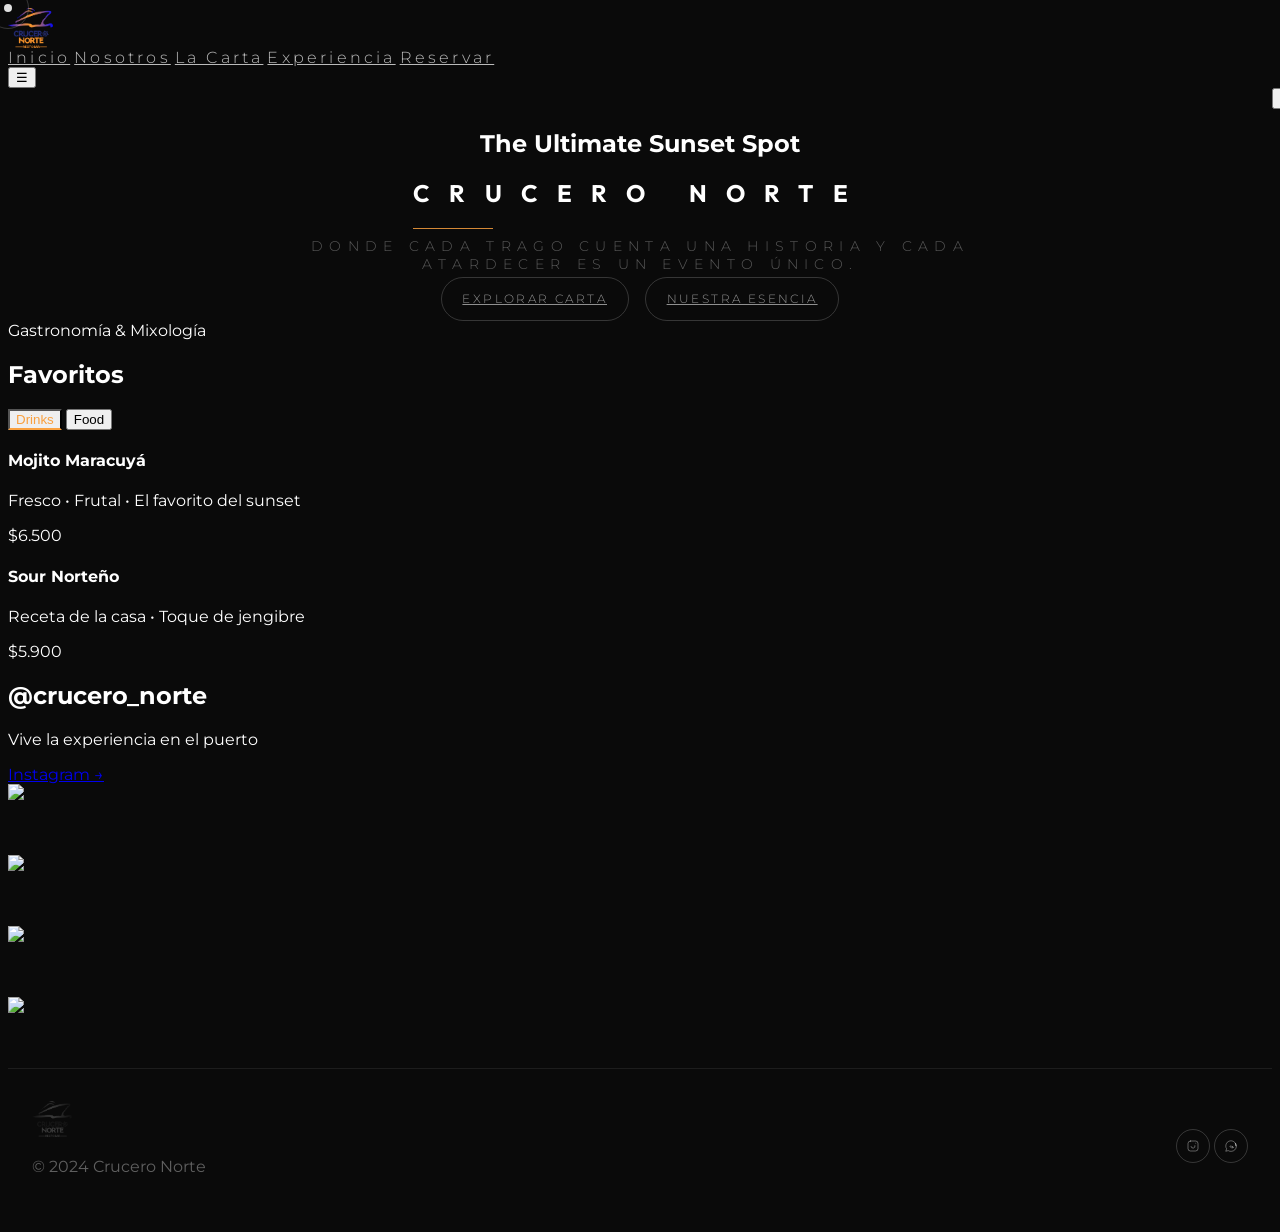
==== commit b06ab99f: "cambio de diseño 2 Co-authored-by: Copilot <copilot@github.com>" ====
--- a/public/index.html
+++ b/public/index.html
@@ -6,7 +6,7 @@
     <title>Crucero Norte | Restobar Antofagasta</title>
     
     <script src="https://cdn.tailwindcss.com"></script>
-    <link href="https://fonts.googleapis.com/css2?family=Montserrat:wght@300;400;700&family=Playfair+Display:wght@400;500;600;700&display=swap" rel="stylesheet">
+    <link href="https://fonts.googleapis.com/css2?family=Montserrat:wght@300;500;700&family=Outfit:wght@300;500;700&display=swap" rel="stylesheet">
     <link href="https://unpkg.com/aos@2.3.1/dist/aos.css" rel="stylesheet">
     <link rel="stylesheet" href="styles.css">
     
@@ -16,11 +16,11 @@
                 extend: {
                     fontFamily: {
                         'sans': ['Montserrat', 'sans-serif'],
-                        'serif': ['Playfair Display', 'serif'],
+                        'display': ['Outfit', 'sans-serif'],
+                        'serif': ['Montserrat', 'sans-serif'],
                     },
                     colors: {
-                        'turquesa': '#40E0D0',
-                        'naranja': '#E9692C',
+                        'accent': '#f9a03f',
                         'marino': '#0A1A2F',
                         'oscuro': '#050A0F',
                     }
@@ -42,13 +42,14 @@
         .page-nav {
             background: transparent;
             border-bottom: none;
-            transition: background 0.4s ease, backdrop-filter 0.4s ease, border-color 0.4s ease;
+            transition: background 0.4s ease, backdrop-filter 0.4s ease, border-color 0.4s ease, box-shadow 0.4s ease;
         }
 
         .page-nav.scrolled {
             background: rgba(0, 0, 0, 0.78);
-            backdrop-filter: blur(20px);
+            backdrop-filter: blur(18px);
             border-bottom: 1px solid rgba(255, 255, 255, 0.08);
+            box-shadow: 0 18px 60px rgba(0, 0, 0, 0.22);
         }
 
         .page-nav .brand-logo img {
@@ -58,8 +59,10 @@
         }
 
         .page-nav .nav-link {
-            color: rgba(255, 255, 255, 0.7);
-            transition: color 0.3s ease;
+            color: rgba(255, 255, 255, 0.72);
+            transition: color 0.25s ease;
+            letter-spacing: 0.2em;
+            font-weight: 300;
         }
 
         .page-nav .nav-link:hover {
@@ -80,10 +83,11 @@
         }
 
         .hero-title {
-            letter-spacing: 0.5em;
+            letter-spacing: 0.8em;
             text-transform: uppercase;
             opacity: 0.15;
             color: rgba(255, 255, 255, 1);
+            font-family: 'Outfit', sans-serif;
             backdrop-filter: blur(12px);
             text-shadow: none;
         }
@@ -97,21 +101,23 @@
         }
 
         .hero-actions a {
-            color: rgba(255, 255, 255, 0.45);
-            border: 0.5px solid rgba(255, 255, 255, 0.2);
+            color: rgba(255, 255, 255, 0.55);
+            border: 0.5px solid rgba(255, 255, 255, 0.18);
             background: transparent;
-            padding: 0.75rem 1.25rem;
+            padding: 0.85rem 1.3rem;
             border-radius: 9999px;
-            transition: all 0.7s ease;
-            letter-spacing: 0.3em;
+            transition: all 0.35s ease;
+            letter-spacing: 0.2em;
             text-transform: uppercase;
             font-size: 0.75rem;
+            font-weight: 300;
+            font-family: 'Montserrat', sans-serif;
         }
 
         .hero-actions a:hover {
             color: white;
             background: rgba(255, 255, 255, 0.08);
-            border-color: rgba(255, 255, 255, 0.35);
+            border-color: rgba(249, 160, 63, 0.45);
         }
 
         .hero-note {
@@ -254,7 +260,7 @@
             <div class="brand-logo">
                 <a href="index.html"><img src="img/logo-crucero-norte.jpg" alt="Logo"></a>
             </div>
-            <div class="hidden md:flex items-center space-x-10 text-[10px] font-medium uppercase tracking-[0.3em]">
+            <div class="hidden md:flex items-center space-x-10 text-[10px] font-light uppercase tracking-[0.2em]">
                 <a href="#inicio" class="nav-link">Inicio</a>
                 <a href="nosotros.html" class="nav-link">Nosotros</a>
                 <a href="#menu" class="nav-link">La Carta</a>
@@ -265,13 +271,13 @@
         </div>
     </nav>
 
-    <div id="mobile-menu" class="fixed inset-0 z-[60] bg-marino flex flex-col items-center justify-center space-y-8 text-2xl font-serif uppercase tracking-widest text-center">
+    <div id="mobile-menu" class="fixed inset-0 z-[60] bg-marino flex flex-col items-center justify-center space-y-8 text-2xl font-light uppercase tracking-[0.2em] text-center">
         <button onclick="toggleMenu()" class="absolute top-8 right-8 text-4xl p-4">×</button>
-        <a href="#inicio" onclick="toggleMenu()">Inicio</a>
-        <a href="nosotros.html" onclick="toggleMenu()">Nosotros</a>
-        <a href="#menu" onclick="toggleMenu()">La Carta</a>
-        <a href="#experiencia" onclick="toggleMenu()">Experiencia</a>
-        <a href="https://wa.me/56967058463" class="text-naranja font-bold">Reservar</a>
+        <a href="#inicio" onclick="toggleMenu()" class="text-white/70 hover:text-white">Inicio</a>
+        <a href="nosotros.html" onclick="toggleMenu()" class="text-white/70 hover:text-white">Nosotros</a>
+        <a href="#menu" onclick="toggleMenu()" class="text-white/70 hover:text-white">La Carta</a>
+        <a href="#experiencia" onclick="toggleMenu()" class="text-white/70 hover:text-white">Experiencia</a>
+        <a href="https://wa.me/56967058463" class="text-white/70 hover:text-[#f9a03f]">Reservar</a>
     </div>
 
     <section id="inicio" class="relative min-h-screen flex items-center justify-center overflow-hidden">
@@ -288,15 +294,15 @@
                     <h2 class="text-fade text-white/40 tracking-[0.5em] uppercase text-[9px]">Momentos Inolvidables</h2>
                 </div>
 
-                <h1 class="hero-title text-5xl md:text-8xl font-serif font-bold mb-8 leading-tight text-white/15" data-aos="fade-up" data-aos-duration="2000">
-                    Crucero Norte
+                <h1 class="hero-title font-display text-6xl md:text-9xl font-bold mb-6 leading-tight tracking-[0.8em] text-white/15" data-aos="fade-up" data-aos-duration="2000">
+                    CRUCERO NORTE
                 </h1>
 
-                <div class="w-10 h-[1px] bg-white/30 mx-auto mb-8"></div>
+                <div class="title-accent mx-auto mb-12"></div>
 
                 <div class="hero-actions mt-12 flex flex-col md:flex-row items-center justify-center gap-4">
-                    <a href="#menu">Explorar Carta</a>
-                    <a href="nosotros.html">Nuestra Esencia</a>
+                    <a href="#menu" class="ghost-btn">Explorar Carta</a>
+                    <a href="nosotros.html" class="ghost-btn">Nuestra Esencia</a>
                 </div>
             </div>
             <div class="hero-note">Donde cada trago cuenta una historia y cada atardecer es un evento único.</div>
--- a/public/styles.css
+++ b/public/styles.css
@@ -3,6 +3,10 @@
     scroll-behavior: smooth;
 }
 
+:root {
+    --accent: #f9a03f;
+}
+
 body {
     background-color: #0a0a0a; /* deeper matte black */
     color: white;
@@ -13,40 +17,95 @@
 .page-nav {
     background: transparent;
     border-bottom: none;
-    transition: background 0.4s ease, backdrop-filter 0.4s ease, border-color 0.4s ease;
+    transition: background 0.4s ease, backdrop-filter 0.4s ease, border-color 0.4s ease, box-shadow 0.4s ease;
 }
 
 .page-nav.scrolled {
     background: rgba(0, 0, 0, 0.78);
-    backdrop-filter: blur(20px);
+    backdrop-filter: blur(18px);
     border-bottom: 1px solid rgba(255, 255, 255, 0.08);
+    box-shadow: 0 18px 60px rgba(0, 0, 0, 0.22);
+}
+
+.nav-link {
+    color: rgba(255, 255, 255, 0.72);
+    transition: color 0.25s ease;
+    letter-spacing: 0.2em;
+    font-weight: 300;
+}
+
+.nav-link:hover {
+    color: white;
 }
 
 .hero-title {
-    letter-spacing: 0.5em;
+    letter-spacing: 0.8em;
     text-transform: uppercase;
     opacity: 0.15;
     color: rgba(255, 255, 255, 1);
+    font-family: 'Outfit', sans-serif;
     backdrop-filter: blur(12px);
     text-shadow: none;
 }
 
+.title-accent {
+    width: 5rem;
+    height: 1px;
+    background: var(--accent);
+    opacity: 0.85;
+}
+
+.ghost-btn,
 .hero-actions a {
-    color: rgba(255, 255, 255, 0.45);
-    border: 0.5px solid rgba(255, 255, 255, 0.2);
+    color: rgba(255, 255, 255, 0.55);
+    border: 0.5px solid rgba(255, 255, 255, 0.18);
     background: transparent;
-    padding: 0.75rem 1.25rem;
+    padding: 0.85rem 1.3rem;
     border-radius: 9999px;
-    transition: all 0.7s ease;
-    letter-spacing: 0.3em;
+    transition: all 0.35s ease;
+    letter-spacing: 0.2em;
     text-transform: uppercase;
     font-size: 0.75rem;
-}
-
+    font-weight: 300;
+    font-family: 'Montserrat', sans-serif;
+}
+
+.ghost-btn:hover,
 .hero-actions a:hover {
     color: white;
     background: rgba(255, 255, 255, 0.08);
     border-color: rgba(255, 255, 255, 0.35);
+}
+
+.ghost-btn:hover {
+    border-color: rgba(249, 160, 63, 0.45);
+}
+
+.hero-action-accent:hover {
+    color: var(--accent);
+}
+
+.cursor-dot {
+    width: 8px;
+    height: 8px;
+    background: rgba(255, 255, 255, 0.88);
+    position: fixed;
+    pointer-events: none;
+    z-index: 9999;
+    border-radius: 50%;
+    transform: translate(-50%, -50%);
+}
+
+.cursor-outline {
+    width: 40px;
+    height: 40px;
+    border: 1px solid rgba(255, 255, 255, 0.18);
+    position: fixed;
+    pointer-events: none;
+    z-index: 9998;
+    border-radius: 50%;
+    transform: translate(-50%, -50%);
+    transition: all 0.15s ease-out;
 }
 
 .footer-minimal {
@@ -99,7 +158,7 @@
     .cursor-dot {
         width: 8px;
         height: 8px;
-        background: #40E0D0; /* turquesa */
+        background: rgba(255, 255, 255, 0.88);
         position: fixed;
         pointer-events: none;
         z-index: 9999;
@@ -110,7 +169,7 @@
     .cursor-outline {
         width: 40px;
         height: 40px;
-        border: 1.5px solid #40E0D0;
+        border: 1.5px solid rgba(255, 255, 255, 0.18);
         position: fixed;
         pointer-events: none;
         z-index: 9998;
@@ -157,8 +216,8 @@
 
 /* 4. LÓGICA DE LA CARTA (Tabs) */
 .tab-btn.active {
-    color: #40E0D0;
-    border-bottom: 2px solid #40E0D0;
+    color: var(--accent);
+    border-bottom: 2px solid var(--accent);
 }
 
 .menu-category {
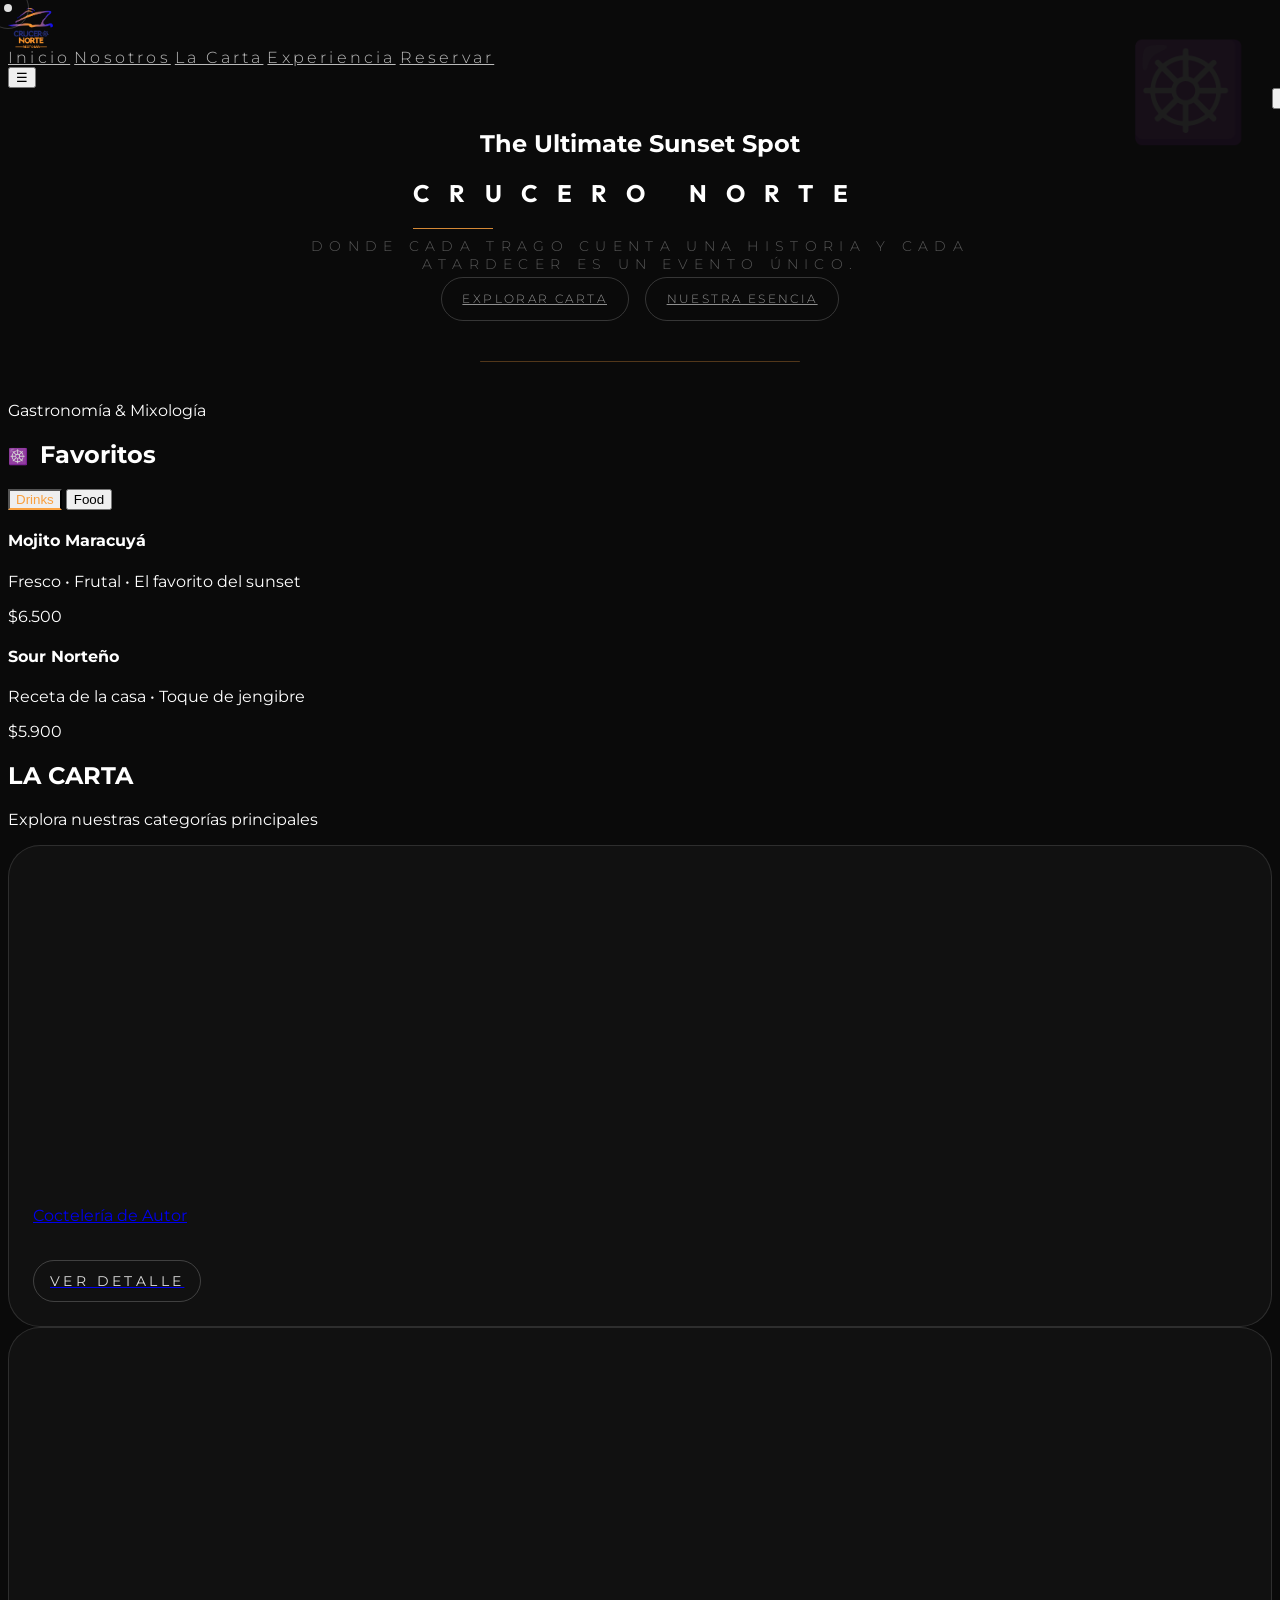
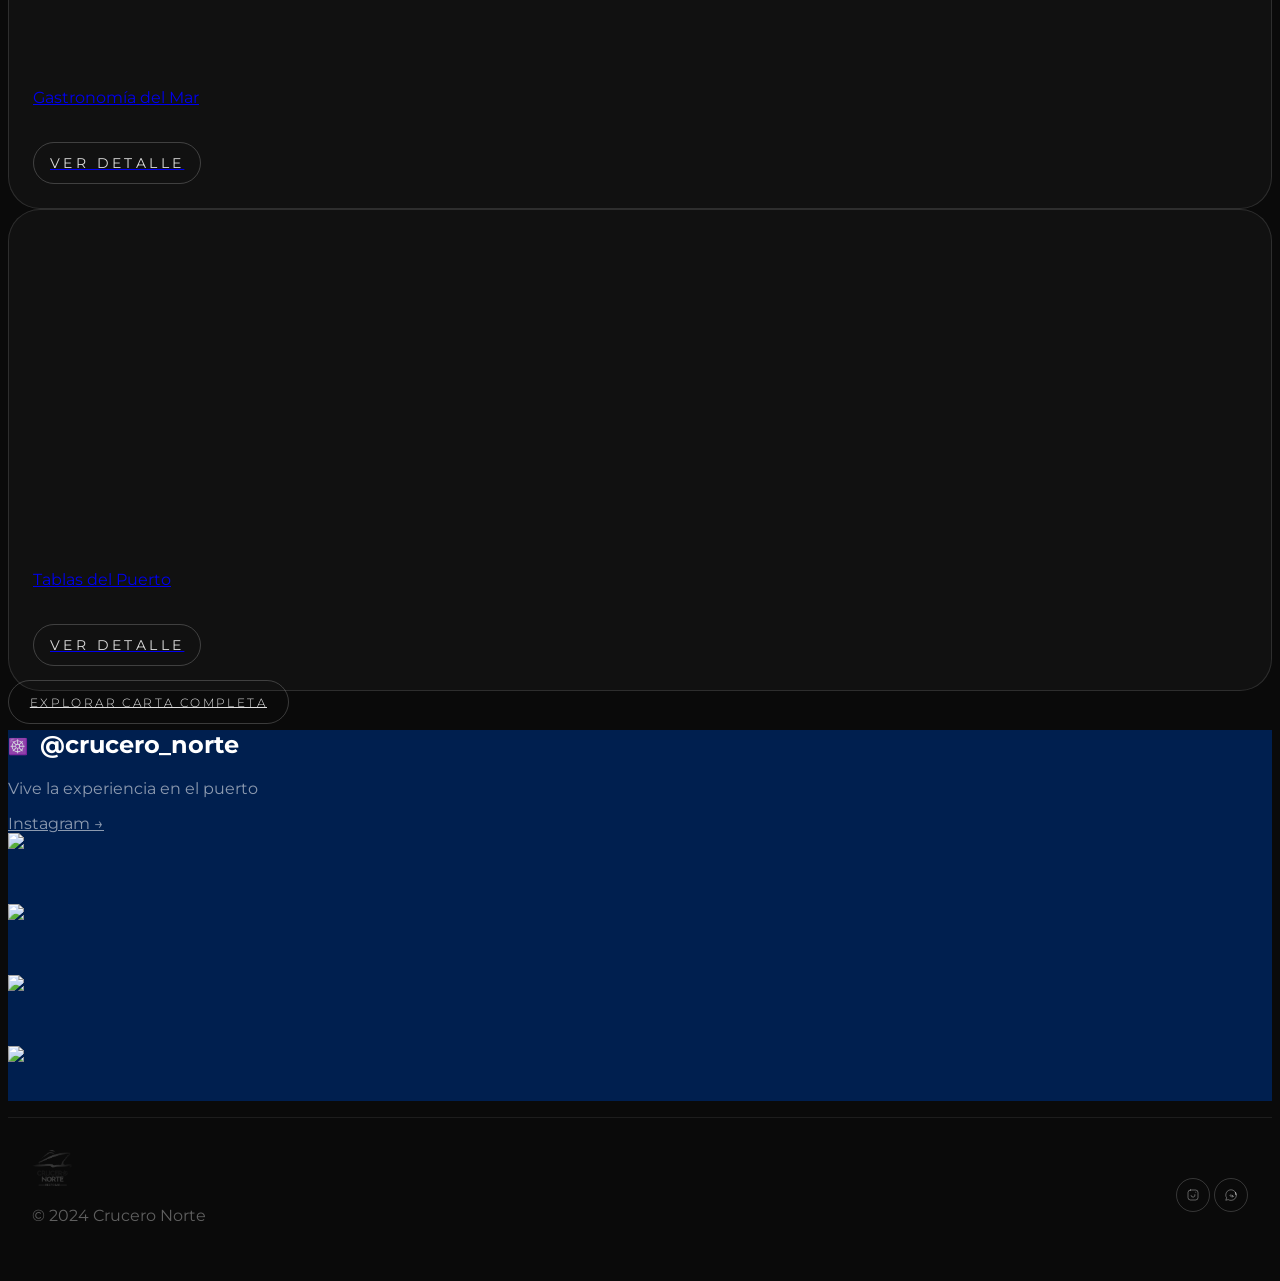
==== commit e821d89b: "se agrego la carta Co-authored-by: Copilot <copilot@github.com>" ====
--- a/public/index.html
+++ b/public/index.html
@@ -309,10 +309,12 @@
         </div>
     </section>
 
+    <div class="rope-divider"></div>
+
     <section id="menu" class="py-32 max-w-6xl mx-auto px-6">
         <div class="text-center mb-20" data-aos="fade-up">
             <span class="text-white/40 font-semibold tracking-[0.4em] uppercase text-[10px]">Gastronomía & Mixología</span>
-            <h2 class="text-4xl md:text-6xl font-serif font-semibold uppercase mt-4 tracking-[0.3em]">Favoritos</h2>
+            <h2 class="text-4xl md:text-6xl font-serif font-semibold uppercase mt-4 tracking-[0.3em]"><span class="nautical-icon spin-icon">☸️</span>Favoritos</h2>
             <div class="flex justify-center space-x-8 mt-10 border-b border-white/5 pb-4">
                 <button onclick="showCategory('drinks')" class="tab-btn active text-[10px] uppercase font-semibold tracking-[0.3em] text-white">Drinks</button>
                 <button onclick="showCategory('food')" class="tab-btn text-white/40 text-[10px] uppercase font-semibold tracking-[0.3em]">Food</button>
@@ -347,11 +349,50 @@
         </div>
     </section>
 
-    <section id="experiencia" class="py-32 bg-marino/10 border-y border-white/5">
+    <section id="carta" class="py-32 bg-oscuro">
+        <div class="max-w-7xl mx-auto px-6 relative overflow-hidden">
+            <div class="text-center mb-20" data-aos="fade-up">
+                <h2 class="text-4xl md:text-6xl font-display font-bold uppercase tracking-[1.2em] text-white/20">LA CARTA</h2>
+                <p class="text-white/40 text-xs uppercase tracking-[0.4em] mt-4">Explora nuestras categorías principales</p>
+            </div>
+
+            <div class="grid gap-6 md:grid-cols-3">
+                <a href="https://www.canva.com/design/DAHAMzSGOmQ/" target="_blank" class="carta-card group" data-aos="fade-up">
+                    <div class="carta-card-image" style="background-image: url('https://images.unsplash.com/photo-1510626176961-4b78a4f4df48?q=80&w=1200');"></div>
+                    <div class="carta-card-body">
+                        <p class="text-white/60 text-[11px] uppercase tracking-[0.3em] mb-4">Coctelería de Autor</p>
+                        <span class="carta-card-action">Ver Detalle</span>
+                    </div>
+                </a>
+                <a href="https://www.canva.com/design/DAHAMzSGOmQ/" target="_blank" class="carta-card group" data-aos="fade-up" data-aos-delay="100">
+                    <div class="carta-card-image" style="background-image: url('https://images.unsplash.com/photo-1498654896293-37aacf113fd9?q=80&w=1200');"></div>
+                    <div class="carta-card-body">
+                        <p class="text-white/60 text-[11px] uppercase tracking-[0.3em] mb-4">Gastronomía del Mar</p>
+                        <span class="carta-card-action">Ver Detalle</span>
+                    </div>
+                </a>
+                <a href="https://www.canva.com/design/DAHAMzSGOmQ/" target="_blank" class="carta-card group" data-aos="fade-up" data-aos-delay="200">
+                    <div class="carta-card-image" style="background-image: url('https://images.unsplash.com/photo-1540189549336-e6e99c3679fe?q=80&w=1200');"></div>
+                    <div class="carta-card-body">
+                        <p class="text-white/60 text-[11px] uppercase tracking-[0.3em] mb-4">Tablas del Puerto</p>
+                        <span class="carta-card-action">Ver Detalle</span>
+                    </div>
+                </a>
+            </div>
+
+            <div class="mt-16 text-center" data-aos="fade-up" data-aos-delay="300">
+                <a href="https://www.canva.com/design/DAHAMzSGOmQ/" target="_blank" class="ghost-btn carta-main-btn">EXPLORAR CARTA COMPLETA</a>
+            </div>
+
+            <div class="carta-watermark">☸️</div>
+        </div>
+    </section>
+
+    <section id="experiencia" class="py-32 section-secondary border-y border-white/5">
         <div class="max-w-7xl mx-auto px-6">
             <div class="flex flex-col md:flex-row justify-between items-end mb-16 gap-6 text-center md:text-left">
                 <div>
-                    <h2 class="text-4xl font-serif font-bold uppercase tracking-widest">@crucero_norte</h2>
+                    <h2 class="text-4xl font-serif font-bold uppercase tracking-widest"><span class="nautical-icon spin-icon">☸️</span>@crucero_norte</h2>
                     <p class="text-white/40 text-[10px] uppercase tracking-[0.4em] mt-3">Vive la experiencia en el puerto</p>
                 </div>
                 <a href="https://www.instagram.com/crucero_norte/" target="_blank" class="text-white/40 hover:text-white text-[10px] font-bold uppercase tracking-[0.2em] transition-all pb-1 border-b border-white/10">Instagram →</a>
@@ -386,7 +427,7 @@
         </div>
     </section>
 
-    <footer class="footer-minimal">
+    <footer class="footer-minimal section-secondary">
         <div class="footer-inner max-w-7xl mx-auto">
             <div class="flex items-center gap-4">
                 <img src="img/logo-crucero-norte.jpg" alt="Logo" class="h-10">
@@ -429,6 +470,15 @@
         };
         window.addEventListener('scroll', onScroll);
         onScroll();
+
+        const spinIcons = document.querySelectorAll('.spin-icon');
+        const spinObserver = new IntersectionObserver((entries) => {
+            entries.forEach(entry => {
+                if (entry.isIntersecting) entry.target.classList.add('visible');
+                else entry.target.classList.remove('visible');
+            });
+        }, { threshold: 0.4 });
+        spinIcons.forEach(icon => spinObserver.observe(icon));
     </script>
 </body>
 </html>
--- a/public/styles.css
+++ b/public/styles.css
@@ -81,8 +81,177 @@
     border-color: rgba(249, 160, 63, 0.45);
 }
 
+.carta-card {
+    display: block;
+    border: 0.5px solid rgba(255, 255, 255, 0.12);
+    border-radius: 2rem;
+    overflow: hidden;
+    background: rgba(255, 255, 255, 0.03);
+    transition: transform 0.5s ease, border-color 0.4s ease, box-shadow 0.4s ease;
+}
+
+.carta-card:hover {
+    transform: translateY(-4px);
+    border-color: rgba(249, 160, 63, 0.3);
+    box-shadow: 0 32px 80px rgba(0, 0, 0, 0.25);
+}
+
+.carta-card-image {
+    position: relative;
+    min-height: 20rem;
+    background-size: cover;
+    background-position: center;
+    transition: transform 0.8s ease, filter 0.8s ease;
+    filter: brightness(0.45) saturate(0.8);
+}
+
+.carta-card:hover .carta-card-image {
+    transform: scale(1.05);
+    filter: brightness(0.55) saturate(0.9);
+}
+
+.carta-card-body {
+    padding: 1.5rem;
+    display: flex;
+    flex-direction: column;
+    justify-content: space-between;
+    min-height: 7rem;
+}
+
+.carta-card-action {
+    color: rgba(255, 255, 255, 0.85);
+    font-size: 0.85rem;
+    letter-spacing: 0.25em;
+    text-transform: uppercase;
+    border: 0.5px solid rgba(255, 255, 255, 0.2);
+    padding: 0.75rem 1rem;
+    border-radius: 999px;
+    width: fit-content;
+    margin-top: auto;
+    transition: background 0.35s ease, border-color 0.35s ease;
+}
+
+.carta-card:hover .carta-card-action {
+    background: rgba(255, 255, 255, 0.08);
+    border-color: rgba(249, 160, 63, 0.35);
+}
+
+.carta-main-btn {
+    border-color: rgba(255, 255, 255, 0.2);
+    color: rgba(255, 255, 255, 0.88);
+}
+
+.carta-main-btn:hover {
+    background: rgba(255, 255, 255, 0.08);
+    border-color: rgba(249, 160, 63, 0.35);
+}
+
+.carta-watermark {
+    position: absolute;
+    top: 2rem;
+    right: 2rem;
+    font-size: 6rem;
+    color: rgba(255, 255, 255, 0.08);
+    pointer-events: none;
+    user-select: none;
+}
+
 .hero-action-accent:hover {
     color: var(--accent);
+}
+
+.nosotros-logo-overlay {
+    max-height: 100px;
+    opacity: 0.15;
+    filter: grayscale(1) brightness(3);
+    mix-blend-mode: lighten;
+    transition: opacity 0.4s ease, filter 0.4s ease;
+}
+
+.nav-start-link {
+    border: 1px solid rgba(249, 160, 63, 0.2);
+    border-radius: 9999px;
+    padding: 0.65rem 1rem;
+}
+
+.nav-start-link:hover {
+    border-color: rgba(249, 160, 63, 0.45);
+}
+
+.hero-subtitle {
+    font-family: 'Playfair Display', serif;
+    font-style: italic;
+    color: rgba(255, 255, 255, 0.45);
+}
+
+.story-image {
+    border-radius: 2rem;
+    overflow: hidden;
+    border: 1px solid rgba(255, 255, 255, 0.08);
+    background: rgba(255, 255, 255, 0.04);
+    box-shadow: 0 40px 120px rgba(0, 0, 0, 0.25);
+}
+
+.story-image img {
+    width: 100%;
+    height: 100%;
+    object-fit: cover;
+    transition: transform 1s ease, filter 1s ease;
+    filter: grayscale(0.55) contrast(0.95) brightness(0.95);
+}
+
+.story-image:hover img {
+    transform: scale(1.05);
+    filter: grayscale(0.15) contrast(1.02) brightness(1);
+}
+
+.value-number {
+    color: var(--accent);
+    font-family: 'Montserrat', sans-serif;
+    font-size: 3.5rem;
+    font-weight: 700;
+    line-height: 0.85;
+    letter-spacing: 0.18em;
+}
+
+.rope-divider {
+    width: min(20rem, 80%);
+    height: 0.5px;
+    background: rgba(249, 160, 63, 0.3);
+    margin: 2.5rem auto;
+    border-radius: 99px;
+}
+
+.nautical-icon {
+    display: inline-block;
+    font-size: 16px;
+    line-height: 1;
+    margin-right: 0.75rem;
+    opacity: 0.85;
+    vertical-align: middle;
+}
+
+.spin-icon {
+    animation: spin-slow 24s linear infinite paused;
+}
+
+.spin-icon.visible {
+    animation-play-state: running;
+}
+
+@keyframes spin-slow {
+    from { transform: rotate(0deg); }
+    to { transform: rotate(360deg); }
+}
+
+.section-secondary {
+    background: #001F4F;
+}
+
+.section-secondary .footer-copy,
+.section-secondary .social-links a,
+.section-secondary .text-white\/40 {
+    color: rgba(255, 255, 255, 0.55);
 }
 
 .cursor-dot {
